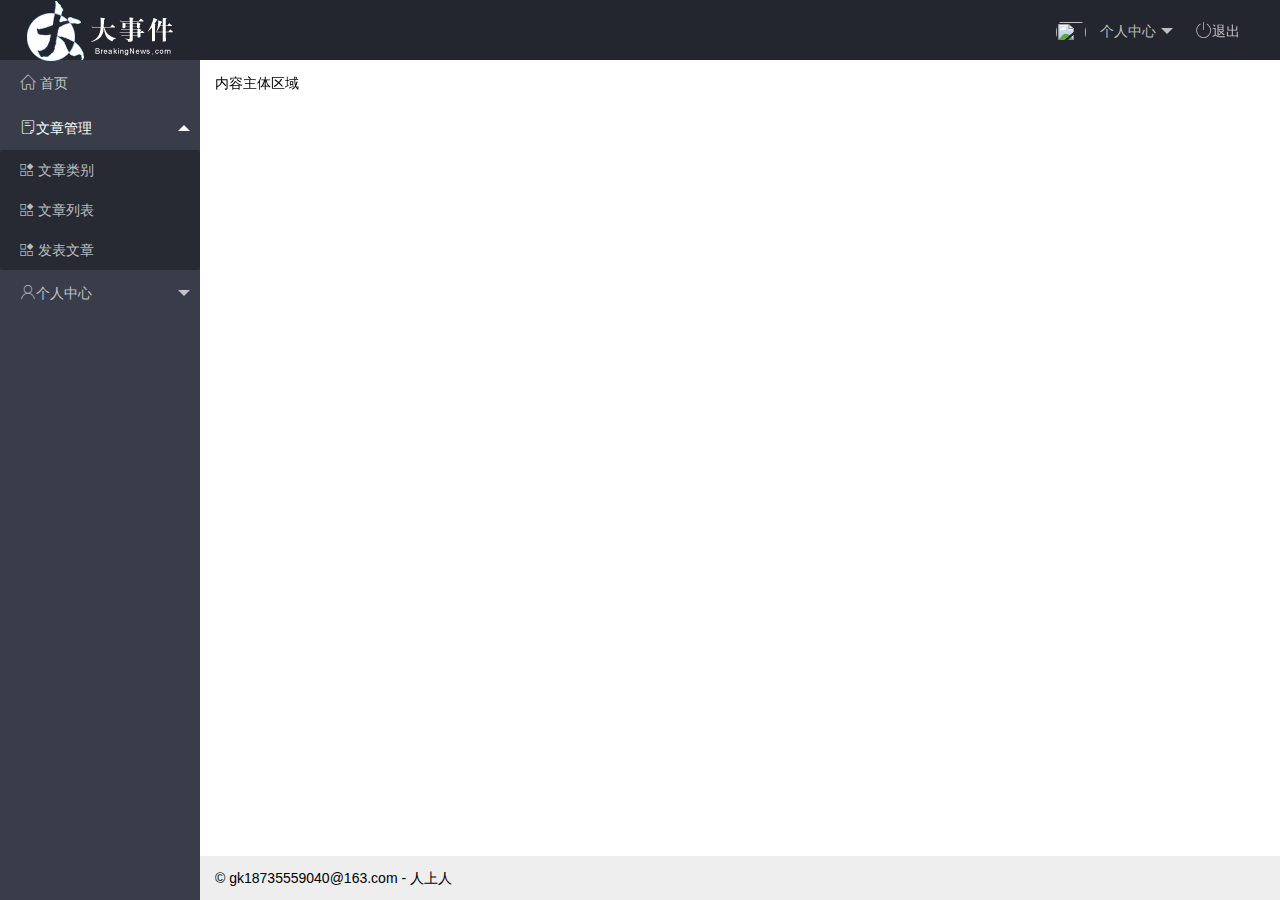
==== index.html @ ce7813ae "新建" ====
<!DOCTYPE html>
<html>

<head>
    <meta charset="utf-8">
    <meta name="viewport" content="width=device-width, initial-scale=1, maximum-scale=1">
    <title>layout 后台大布局 - Layui</title>
    <link rel="stylesheet" href="/assets/lib/layui/css/layui.css">
    <link rel="stylesheet" href="/assets/fonts/iconfont.css">
</head>

<body class="layui-layout-body">
    <div class="layui-layout layui-layout-admin">
        <div class="layui-header">
            <div class="layui-logo">
                <img src="/assets/images/logo.png" alt="">
            </div>
            <!-- 头部区域（可配合layui已有的水平导航） -->
            <ul class="layui-nav layui-layout-right">
                <li class="layui-nav-item">
                    <a href="javascript:;">
                        <img src="http://t.cn/RCzsdCq" class="layui-nav-img">
                        个人中心
                    </a>
                    <dl class="layui-nav-child">
                        <dd><a href="">基本资料</a></dd>
                        <dd><a href="">更换头像</a></dd>
                        <dd><a href="">重置密码</a></dd>
                    </dl>
                </li>

                <li class="layui-nav-item"><a href="">
                        <span class="iconfont">&#xe865;</span>退出</a></li>
            </ul>
        </div>

        <div class="layui-side layui-bg-black">
            <div class="layui-side-scroll">
                <!-- 左侧导航区域（可配合layui已有的垂直导航） -->

                <ul class="layui-nav layui-nav-tree" lay-filter="test">
                    <li class="layui-nav-item">
                        <a href="">
                            <span class="iconfont">&#xe6a9;
                            </span>首页</a>
                    </li>
                    <li class="layui-nav-item layui-nav-itemed">
                        <a class="" href="javascript:;">
                            <span class="iconfont">&#xe615;</span>文章管理</a>
                        <dl class="layui-nav-child">

                            <dd><a href="javascript:;">
                                    <i class="layui-icon layui-icon-app"></i> 文章类别</a></dd>
                            <dd><a href="javascript:;"><i class="layui-icon layui-icon-app"></i> 文章列表</a></dd>
                            <dd><a href="javascript:;"><i class="layui-icon layui-icon-app"></i> 发表文章</a></dd>

                        </dl>
                    </li>
                    <li class="layui-nav-item">
                        <a href="javascript:;">
                            <span class="iconfont">&#xe614;</span>个人中心</a>
                        <dl class="layui-nav-child">
                            <dd><a href="javascript:;"><i class="layui-icon layui-icon-app"></i> 基本资料</a></dd>
                            <dd><a href="javascript:;"><i class="layui-icon layui-icon-app"></i> 更换头像</a></dd>
                            <dd><a href="javascript:;"><i class="layui-icon layui-icon-app"></i> 重置密码</a></dd>
                        </dl>
                    </li>
                </ul>
            </div>
        </div>

        <div class="layui-body">
            <!-- 内容主体区域 -->
            <div style="padding: 15px;">内容主体区域</div>
        </div>

        <div class="layui-footer">
            <!-- 底部固定区域 -->
            © gk18735559040@163.com - 人上人
        </div>
    </div>
    <script src="/assets/lib/layui/layui.all.js"></script>
</body>

</html>
---- assets/lib/layui/css/layui.css ----
/** layui-v2.5.5 MIT License By https://www.layui.com */
 .layui-inline,img{display:inline-block;vertical-align:middle}h1,h2,h3,h4,h5,h6{font-weight:400}.layui-edge,.layui-header,.layui-inline,.layui-main{position:relative}.layui-body,.layui-edge,.layui-elip{overflow:hidden}.layui-btn,.layui-edge,.layui-inline,img{vertical-align:middle}.layui-btn,.layui-disabled,.layui-icon,.layui-unselect{-moz-user-select:none;-webkit-user-select:none;-ms-user-select:none}.layui-elip,.layui-form-checkbox span,.layui-form-pane .layui-form-label{text-overflow:ellipsis;white-space:nowrap}.layui-breadcrumb,.layui-tree-btnGroup{visibility:hidden}blockquote,body,button,dd,div,dl,dt,form,h1,h2,h3,h4,h5,h6,input,li,ol,p,pre,td,textarea,th,ul{margin:0;padding:0;-webkit-tap-highlight-color:rgba(0,0,0,0)}a:active,a:hover{outline:0}img{border:none}li{list-style:none}table{border-collapse:collapse;border-spacing:0}h4,h5,h6{font-size:100%}button,input,optgroup,option,select,textarea{font-family:inherit;font-size:inherit;font-style:inherit;font-weight:inherit;outline:0}pre{white-space:pre-wrap;white-space:-moz-pre-wrap;white-space:-pre-wrap;white-space:-o-pre-wrap;word-wrap:break-word}body{line-height:24px;font:14px Helvetica Neue,Helvetica,PingFang SC,Tahoma,Arial,sans-serif}hr{height:1px;margin:10px 0;border:0;clear:both}a{color:#333;text-decoration:none}a:hover{color:#777}a cite{font-style:normal;*cursor:pointer}.layui-border-box,.layui-border-box *{box-sizing:border-box}.layui-box,.layui-box *{box-sizing:content-box}.layui-clear{clear:both;*zoom:1}.layui-clear:after{content:'\20';clear:both;*zoom:1;display:block;height:0}.layui-inline{*display:inline;*zoom:1}.layui-edge{display:inline-block;width:0;height:0;border-width:6px;border-style:dashed;border-color:transparent}.layui-edge-top{top:-4px;border-bottom-color:#999;border-bottom-style:solid}.layui-edge-right{border-left-color:#999;border-left-style:solid}.layui-edge-bottom{top:2px;border-top-color:#999;border-top-style:solid}.layui-edge-left{border-right-color:#999;border-right-style:solid}.layui-disabled,.layui-disabled:hover{color:#d2d2d2!important;cursor:not-allowed!important}.layui-circle{border-radius:100%}.layui-show{display:block!important}.layui-hide{display:none!important}@font-face{font-family:layui-icon;src:url(../font/iconfont.eot?v=250);src:url(../font/iconfont.eot?v=250#iefix) format('embedded-opentype'),url(../font/iconfont.woff2?v=250) format('woff2'),url(../font/iconfont.woff?v=250) format('woff'),url(../font/iconfont.ttf?v=250) format('truetype'),url(../font/iconfont.svg?v=250#layui-icon) format('svg')}.layui-icon{font-family:layui-icon!important;font-size:16px;font-style:normal;-webkit-font-smoothing:antialiased;-moz-osx-font-smoothing:grayscale}.layui-icon-reply-fill:before{content:"\e611"}.layui-icon-set-fill:before{content:"\e614"}.layui-icon-menu-fill:before{content:"\e60f"}.layui-icon-search:before{content:"\e615"}.layui-icon-share:before{content:"\e641"}.layui-icon-set-sm:before{content:"\e620"}.layui-icon-engine:before{content:"\e628"}.layui-icon-close:before{content:"\1006"}.layui-icon-close-fill:before{content:"\1007"}.layui-icon-chart-screen:before{content:"\e629"}.layui-icon-star:before{content:"\e600"}.layui-icon-circle-dot:before{content:"\e617"}.layui-icon-chat:before{content:"\e606"}.layui-icon-release:before{content:"\e609"}.layui-icon-list:before{content:"\e60a"}.layui-icon-chart:before{content:"\e62c"}.layui-icon-ok-circle:before{content:"\1005"}.layui-icon-layim-theme:before{content:"\e61b"}.layui-icon-table:before{content:"\e62d"}.layui-icon-right:before{content:"\e602"}.layui-icon-left:before{content:"\e603"}.layui-icon-cart-simple:before{content:"\e698"}.layui-icon-face-cry:before{content:"\e69c"}.layui-icon-face-smile:before{content:"\e6af"}.layui-icon-survey:before{content:"\e6b2"}.layui-icon-tree:before{content:"\e62e"}.layui-icon-upload-circle:before{content:"\e62f"}.layui-icon-add-circle:before{content:"\e61f"}.layui-icon-download-circle:before{content:"\e601"}.layui-icon-templeate-1:before{content:"\e630"}.layui-icon-util:before{content:"\e631"}.layui-icon-face-surprised:before{content:"\e664"}.layui-icon-edit:before{content:"\e642"}.layui-icon-speaker:before{content:"\e645"}.layui-icon-down:before{content:"\e61a"}.layui-icon-file:before{content:"\e621"}.layui-icon-layouts:before{content:"\e632"}.layui-icon-rate-half:before{content:"\e6c9"}.layui-icon-add-circle-fine:before{content:"\e608"}.layui-icon-prev-circle:before{content:"\e633"}.layui-icon-read:before{content:"\e705"}.layui-icon-404:before{content:"\e61c"}.layui-icon-carousel:before{content:"\e634"}.layui-icon-help:before{content:"\e607"}.layui-icon-code-circle:before{content:"\e635"}.layui-icon-water:before{content:"\e636"}.layui-icon-username:before{content:"\e66f"}.layui-icon-find-fill:before{content:"\e670"}.layui-icon-about:before{content:"\e60b"}.layui-icon-location:before{content:"\e715"}.layui-icon-up:before{content:"\e619"}.layui-icon-pause:before{content:"\e651"}.layui-icon-date:before{content:"\e637"}.layui-icon-layim-uploadfile:before{content:"\e61d"}.layui-icon-delete:before{content:"\e640"}.layui-icon-play:before{content:"\e652"}.layui-icon-top:before{content:"\e604"}.layui-icon-friends:before{content:"\e612"}.layui-icon-refresh-3:before{content:"\e9aa"}.layui-icon-ok:before{content:"\e605"}.layui-icon-layer:before{content:"\e638"}.layui-icon-face-smile-fine:before{content:"\e60c"}.layui-icon-dollar:before{content:"\e659"}.layui-icon-group:before{content:"\e613"}.layui-icon-layim-download:before{content:"\e61e"}.layui-icon-picture-fine:before{content:"\e60d"}.layui-icon-link:before{content:"\e64c"}.layui-icon-diamond:before{content:"\e735"}.layui-icon-log:before{content:"\e60e"}.layui-icon-rate-solid:before{content:"\e67a"}.layui-icon-fonts-del:before{content:"\e64f"}.layui-icon-unlink:before{content:"\e64d"}.layui-icon-fonts-clear:before{content:"\e639"}.layui-icon-triangle-r:before{content:"\e623"}.layui-icon-circle:before{content:"\e63f"}.layui-icon-radio:before{content:"\e643"}.layui-icon-align-center:before{content:"\e647"}.layui-icon-align-right:before{content:"\e648"}.layui-icon-align-left:before{content:"\e649"}.layui-icon-loading-1:before{content:"\e63e"}.layui-icon-return:before{content:"\e65c"}.layui-icon-fonts-strong:before{content:"\e62b"}.layui-icon-upload:before{content:"\e67c"}.layui-icon-dialogue:before{content:"\e63a"}.layui-icon-video:before{content:"\e6ed"}.layui-icon-headset:before{content:"\e6fc"}.layui-icon-cellphone-fine:before{content:"\e63b"}.layui-icon-add-1:before{content:"\e654"}.layui-icon-face-smile-b:before{content:"\e650"}.layui-icon-fonts-html:before{content:"\e64b"}.layui-icon-form:before{content:"\e63c"}.layui-icon-cart:before{content:"\e657"}.layui-icon-camera-fill:before{content:"\e65d"}.layui-icon-tabs:before{content:"\e62a"}.layui-icon-fonts-code:before{content:"\e64e"}.layui-icon-fire:before{content:"\e756"}.layui-icon-set:before{content:"\e716"}.layui-icon-fonts-u:before{content:"\e646"}.layui-icon-triangle-d:before{content:"\e625"}.layui-icon-tips:before{content:"\e702"}.layui-icon-picture:before{content:"\e64a"}.layui-icon-more-vertical:before{content:"\e671"}.layui-icon-flag:before{content:"\e66c"}.layui-icon-loading:before{content:"\e63d"}.layui-icon-fonts-i:before{content:"\e644"}.layui-icon-refresh-1:before{content:"\e666"}.layui-icon-rmb:before{content:"\e65e"}.layui-icon-home:before{content:"\e68e"}.layui-icon-user:before{content:"\e770"}.layui-icon-notice:before{content:"\e667"}.layui-icon-login-weibo:before{content:"\e675"}.layui-icon-voice:before{content:"\e688"}.layui-icon-upload-drag:before{content:"\e681"}.layui-icon-login-qq:before{content:"\e676"}.layui-icon-snowflake:before{content:"\e6b1"}.layui-icon-file-b:before{content:"\e655"}.layui-icon-template:before{content:"\e663"}.layui-icon-auz:before{content:"\e672"}.layui-icon-console:before{content:"\e665"}.layui-icon-app:before{content:"\e653"}.layui-icon-prev:before{content:"\e65a"}.layui-icon-website:before{content:"\e7ae"}.layui-icon-next:before{content:"\e65b"}.layui-icon-component:before{content:"\e857"}.layui-icon-more:before{content:"\e65f"}.layui-icon-login-wechat:before{content:"\e677"}.layui-icon-shrink-right:before{content:"\e668"}.layui-icon-spread-left:before{content:"\e66b"}.layui-icon-camera:before{content:"\e660"}.layui-icon-note:before{content:"\e66e"}.layui-icon-refresh:before{content:"\e669"}.layui-icon-female:before{content:"\e661"}.layui-icon-male:before{content:"\e662"}.layui-icon-password:before{content:"\e673"}.layui-icon-senior:before{content:"\e674"}.layui-icon-theme:before{content:"\e66a"}.layui-icon-tread:before{content:"\e6c5"}.layui-icon-praise:before{content:"\e6c6"}.layui-icon-star-fill:before{content:"\e658"}.layui-icon-rate:before{content:"\e67b"}.layui-icon-template-1:before{content:"\e656"}.layui-icon-vercode:before{content:"\e679"}.layui-icon-cellphone:before{content:"\e678"}.layui-icon-screen-full:before{content:"\e622"}.layui-icon-screen-restore:before{content:"\e758"}.layui-icon-cols:before{content:"\e610"}.layui-icon-export:before{content:"\e67d"}.layui-icon-print:before{content:"\e66d"}.layui-icon-slider:before{content:"\e714"}.layui-icon-addition:before{content:"\e624"}.layui-icon-subtraction:before{content:"\e67e"}.layui-icon-service:before{content:"\e626"}.layui-icon-transfer:before{content:"\e691"}.layui-main{width:1140px;margin:0 auto}.layui-header{z-index:1000;height:60px}.layui-header a:hover{transition:all .5s;-webkit-transition:all .5s}.layui-side{position:fixed;left:0;top:0;bottom:0;z-index:999;width:200px;overflow-x:hidden}.layui-side-scroll{position:relative;width:220px;height:100%;overflow-x:hidden}.layui-body{position:absolute;left:200px;right:0;top:0;bottom:0;z-index:998;width:auto;overflow-y:auto;box-sizing:border-box}.layui-layout-body{overflow:hidden}.layui-layout-admin .layui-header{background-color:#23262E}.layui-layout-admin .layui-side{top:60px;width:200px;overflow-x:hidden}.layui-layout-admin .layui-body{position:fixed;top:60px;bottom:44px}.layui-layout-admin .layui-main{width:auto;margin:0 15px}.layui-layout-admin .layui-footer{position:fixed;left:200px;right:0;bottom:0;height:44px;line-height:44px;padding:0 15px;background-color:#eee}.layui-layout-admin .layui-logo{position:absolute;left:0;top:0;width:200px;height:100%;line-height:60px;text-align:center;color:#009688;font-size:16px}.layui-layout-admin .layui-header .layui-nav{background:0 0}.layui-layout-left{position:absolute!important;left:200px;top:0}.layui-layout-right{position:absolute!important;right:0;top:0}.layui-container{position:relative;margin:0 auto;padding:0 15px;box-sizing:border-box}.layui-fluid{position:relative;margin:0 auto;padding:0 15px}.layui-row:after,.layui-row:before{content:'';display:block;clear:both}.layui-col-lg1,.layui-col-lg10,.layui-col-lg11,.layui-col-lg12,.layui-col-lg2,.layui-col-lg3,.layui-col-lg4,.layui-col-lg5,.layui-col-lg6,.layui-col-lg7,.layui-col-lg8,.layui-col-lg9,.layui-col-md1,.layui-col-md10,.layui-col-md11,.layui-col-md12,.layui-col-md2,.layui-col-md3,.layui-col-md4,.layui-col-md5,.layui-col-md6,.layui-col-md7,.layui-col-md8,.layui-col-md9,.layui-col-sm1,.layui-col-sm10,.layui-col-sm11,.layui-col-sm12,.layui-col-sm2,.layui-col-sm3,.layui-col-sm4,.layui-col-sm5,.layui-col-sm6,.layui-col-sm7,.layui-col-sm8,.layui-col-sm9,.layui-col-xs1,.layui-col-xs10,.layui-col-xs11,.layui-col-xs12,.layui-col-xs2,.layui-col-xs3,.layui-col-xs4,.layui-col-xs5,.layui-col-xs6,.layui-col-xs7,.layui-col-xs8,.layui-col-xs9{position:relative;display:block;box-sizing:border-box}.layui-col-xs1,.layui-col-xs10,.layui-col-xs11,.layui-col-xs12,.layui-col-xs2,.layui-col-xs3,.layui-col-xs4,.layui-col-xs5,.layui-col-xs6,.layui-col-xs7,.layui-col-xs8,.layui-col-xs9{float:left}.layui-col-xs1{width:8.33333333%}.layui-col-xs2{width:16.66666667%}.layui-col-xs3{width:25%}.layui-col-xs4{width:33.33333333%}.layui-col-xs5{width:41.66666667%}.layui-col-xs6{width:50%}.layui-col-xs7{width:58.33333333%}.layui-col-xs8{width:66.66666667%}.layui-col-xs9{width:75%}.layui-col-xs10{width:83.33333333%}.layui-col-xs11{width:91.66666667%}.layui-col-xs12{width:100%}.layui-col-xs-offset1{margin-left:8.33333333%}.layui-col-xs-offset2{margin-left:16.66666667%}.layui-col-xs-offset3{margin-left:25%}.layui-col-xs-offset4{margin-left:33.33333333%}.layui-col-xs-offset5{margin-left:41.66666667%}.layui-col-xs-offset6{margin-left:50%}.layui-col-xs-offset7{margin-left:58.33333333%}.layui-col-xs-offset8{margin-left:66.66666667%}.layui-col-xs-offset9{margin-left:75%}.layui-col-xs-offset10{margin-left:83.33333333%}.layui-col-xs-offset11{margin-left:91.66666667%}.layui-col-xs-offset12{margin-left:100%}@media screen and (max-width:768px){.layui-hide-xs{display:none!important}.layui-show-xs-block{display:block!important}.layui-show-xs-inline{display:inline!important}.layui-show-xs-inline-block{display:inline-block!important}}@media screen and (min-width:768px){.layui-container{width:750px}.layui-hide-sm{display:none!important}.layui-show-sm-block{display:block!important}.layui-show-sm-inline{display:inline!important}.layui-show-sm-inline-block{display:inline-block!important}.layui-col-sm1,.layui-col-sm10,.layui-col-sm11,.layui-col-sm12,.layui-col-sm2,.layui-col-sm3,.layui-col-sm4,.layui-col-sm5,.layui-col-sm6,.layui-col-sm7,.layui-col-sm8,.layui-col-sm9{float:left}.layui-col-sm1{width:8.33333333%}.layui-col-sm2{width:16.66666667%}.layui-col-sm3{width:25%}.layui-col-sm4{width:33.33333333%}.layui-col-sm5{width:41.66666667%}.layui-col-sm6{width:50%}.layui-col-sm7{width:58.33333333%}.layui-col-sm8{width:66.66666667%}.layui-col-sm9{width:75%}.layui-col-sm10{width:83.33333333%}.layui-col-sm11{width:91.66666667%}.layui-col-sm12{width:100%}.layui-col-sm-offset1{margin-left:8.33333333%}.layui-col-sm-offset2{margin-left:16.66666667%}.layui-col-sm-offset3{margin-left:25%}.layui-col-sm-offset4{margin-left:33.33333333%}.layui-col-sm-offset5{margin-left:41.66666667%}.layui-col-sm-offset6{margin-left:50%}.layui-col-sm-offset7{margin-left:58.33333333%}.layui-col-sm-offset8{margin-left:66.66666667%}.layui-col-sm-offset9{margin-left:75%}.layui-col-sm-offset10{margin-left:83.33333333%}.layui-col-sm-offset11{margin-left:91.66666667%}.layui-col-sm-offset12{margin-left:100%}}@media screen and (min-width:992px){.layui-container{width:970px}.layui-hide-md{display:none!important}.layui-show-md-block{display:block!important}.layui-show-md-inline{display:inline!important}.layui-show-md-inline-block{display:inline-block!important}.layui-col-md1,.layui-col-md10,.layui-col-md11,.layui-col-md12,.layui-col-md2,.layui-col-md3,.layui-col-md4,.layui-col-md5,.layui-col-md6,.layui-col-md7,.layui-col-md8,.layui-col-md9{float:left}.layui-col-md1{width:8.33333333%}.layui-col-md2{width:16.66666667%}.layui-col-md3{width:25%}.layui-col-md4{width:33.33333333%}.layui-col-md5{width:41.66666667%}.layui-col-md6{width:50%}.layui-col-md7{width:58.33333333%}.layui-col-md8{width:66.66666667%}.layui-col-md9{width:75%}.layui-col-md10{width:83.33333333%}.layui-col-md11{width:91.66666667%}.layui-col-md12{width:100%}.layui-col-md-offset1{margin-left:8.33333333%}.layui-col-md-offset2{margin-left:16.66666667%}.layui-col-md-offset3{margin-left:25%}.layui-col-md-offset4{margin-left:33.33333333%}.layui-col-md-offset5{margin-left:41.66666667%}.layui-col-md-offset6{margin-left:50%}.layui-col-md-offset7{margin-left:58.33333333%}.layui-col-md-offset8{margin-left:66.66666667%}.layui-col-md-offset9{margin-left:75%}.layui-col-md-offset10{margin-left:83.33333333%}.layui-col-md-offset11{margin-left:91.66666667%}.layui-col-md-offset12{margin-left:100%}}@media screen and (min-width:1200px){.layui-container{width:1170px}.layui-hide-lg{display:none!important}.layui-show-lg-block{display:block!important}.layui-show-lg-inline{display:inline!important}.layui-show-lg-inline-block{display:inline-block!important}.layui-col-lg1,.layui-col-lg10,.layui-col-lg11,.layui-col-lg12,.layui-col-lg2,.layui-col-lg3,.layui-col-lg4,.layui-col-lg5,.layui-col-lg6,.layui-col-lg7,.layui-col-lg8,.layui-col-lg9{float:left}.layui-col-lg1{width:8.33333333%}.layui-col-lg2{width:16.66666667%}.layui-col-lg3{width:25%}.layui-col-lg4{width:33.33333333%}.layui-col-lg5{width:41.66666667%}.layui-col-lg6{width:50%}.layui-col-lg7{width:58.33333333%}.layui-col-lg8{width:66.66666667%}.layui-col-lg9{width:75%}.layui-col-lg10{width:83.33333333%}.layui-col-lg11{width:91.66666667%}.layui-col-lg12{width:100%}.layui-col-lg-offset1{margin-left:8.33333333%}.layui-col-lg-offset2{margin-left:16.66666667%}.layui-col-lg-offset3{margin-left:25%}.layui-col-lg-offset4{margin-left:33.33333333%}.layui-col-lg-offset5{margin-left:41.66666667%}.layui-col-lg-offset6{margin-left:50%}.layui-col-lg-offset7{margin-left:58.33333333%}.layui-col-lg-offset8{margin-left:66.66666667%}.layui-col-lg-offset9{margin-left:75%}.layui-col-lg-offset10{margin-left:83.33333333%}.layui-col-lg-offset11{margin-left:91.66666667%}.layui-col-lg-offset12{margin-left:100%}}.layui-col-space1{margin:-.5px}.layui-col-space1>*{padding:.5px}.layui-col-space3{margin:-1.5px}.layui-col-space3>*{padding:1.5px}.layui-col-space5{margin:-2.5px}.layui-col-space5>*{padding:2.5px}.layui-col-space8{margin:-3.5px}.layui-col-space8>*{padding:3.5px}.layui-col-space10{margin:-5px}.layui-col-space10>*{padding:5px}.layui-col-space12{margin:-6px}.layui-col-space12>*{padding:6px}.layui-col-space15{margin:-7.5px}.layui-col-space15>*{padding:7.5px}.layui-col-space18{margin:-9px}.layui-col-space18>*{padding:9px}.layui-col-space20{margin:-10px}.layui-col-space20>*{padding:10px}.layui-col-space22{margin:-11px}.layui-col-space22>*{padding:11px}.layui-col-space25{margin:-12.5px}.layui-col-space25>*{padding:12.5px}.layui-col-space30{margin:-15px}.layui-col-space30>*{padding:15px}.layui-btn,.layui-input,.layui-select,.layui-textarea,.layui-upload-button{outline:0;-webkit-appearance:none;transition:all .3s;-webkit-transition:all .3s;box-sizing:border-box}.layui-elem-quote{margin-bottom:10px;padding:15px;line-height:22px;border-left:5px solid #009688;border-radius:0 2px 2px 0;background-color:#f2f2f2}.layui-quote-nm{border-style:solid;border-width:1px 1px 1px 5px;background:0 0}.layui-elem-field{margin-bottom:10px;padding:0;border-width:1px;border-style:solid}.layui-elem-field legend{margin-left:20px;padding:0 10px;font-size:20px;font-weight:300}.layui-field-title{margin:10px 0 20px;border-width:1px 0 0}.layui-field-box{padding:10px 15px}.layui-field-title .layui-field-box{padding:10px 0}.layui-progress{position:relative;height:6px;border-radius:20px;background-color:#e2e2e2}.layui-progress-bar{position:absolute;left:0;top:0;width:0;max-width:100%;height:6px;border-radius:20px;text-align:right;background-color:#5FB878;transition:all .3s;-webkit-transition:all .3s}.layui-progress-big,.layui-progress-big .layui-progress-bar{height:18px;line-height:18px}.layui-progress-text{position:relative;top:-20px;line-height:18px;font-size:12px;color:#666}.layui-progress-big .layui-progress-text{position:static;padding:0 10px;color:#fff}.layui-collapse{border-width:1px;border-style:solid;border-radius:2px}.layui-colla-content,.layui-colla-item{border-top-width:1px;border-top-style:solid}.layui-colla-item:first-child{border-top:none}.layui-colla-title{position:relative;height:42px;line-height:42px;padding:0 15px 0 35px;color:#333;background-color:#f2f2f2;cursor:pointer;font-size:14px;overflow:hidden}.layui-colla-content{display:none;padding:10px 15px;line-height:22px;color:#666}.layui-colla-icon{position:absolute;left:15px;top:0;font-size:14px}.layui-card{margin-bottom:15px;border-radius:2px;background-color:#fff;box-shadow:0 1px 2px 0 rgba(0,0,0,.05)}.layui-card:last-child{margin-bottom:0}.layui-card-header{position:relative;height:42px;line-height:42px;padding:0 15px;border-bottom:1px solid #f6f6f6;color:#333;border-radius:2px 2px 0 0;font-size:14px}.layui-bg-black,.layui-bg-blue,.layui-bg-cyan,.layui-bg-green,.layui-bg-orange,.layui-bg-red{color:#fff!important}.layui-card-body{position:relative;padding:10px 15px;line-height:24px}.layui-card-body[pad15]{padding:15px}.layui-card-body[pad20]{padding:20px}.layui-card-body .layui-table{margin:5px 0}.layui-card .layui-tab{margin:0}.layui-panel-window{position:relative;padding:15px;border-radius:0;border-top:5px solid #E6E6E6;background-color:#fff}.layui-auxiliar-moving{position:fixed;left:0;right:0;top:0;bottom:0;width:100%;height:100%;background:0 0;z-index:9999999999}.layui-form-label,.layui-form-mid,.layui-form-select,.layui-input-block,.layui-input-inline,.layui-textarea{position:relative}.layui-bg-red{background-color:#FF5722!important}.layui-bg-orange{background-color:#FFB800!important}.layui-bg-green{background-color:#009688!important}.layui-bg-cyan{background-color:#2F4056!important}.layui-bg-blue{background-color:#1E9FFF!important}.layui-bg-black{background-color:#393D49!important}.layui-bg-gray{background-color:#eee!important;color:#666!important}.layui-badge-rim,.layui-colla-content,.layui-colla-item,.layui-collapse,.layui-elem-field,.layui-form-pane .layui-form-item[pane],.layui-form-pane .layui-form-label,.layui-input,.layui-layedit,.layui-layedit-tool,.layui-quote-nm,.layui-select,.layui-tab-bar,.layui-tab-card,.layui-tab-title,.layui-tab-title .layui-this:after,.layui-textarea{border-color:#e6e6e6}.layui-timeline-item:before,hr{background-color:#e6e6e6}.layui-text{line-height:22px;font-size:14px;color:#666}.layui-text h1,.layui-text h2,.layui-text h3{font-weight:500;color:#333}.layui-text h1{font-size:30px}.layui-text h2{font-size:24px}.layui-text h3{font-size:18px}.layui-text a:not(.layui-btn){color:#01AAED}.layui-text a:not(.layui-btn):hover{text-decoration:underline}.layui-text ul{padding:5px 0 5px 15px}.layui-text ul li{margin-top:5px;list-style-type:disc}.layui-text em,.layui-word-aux{color:#999!important;padding:0 5px!important}.layui-btn{display:inline-block;height:38px;line-height:38px;padding:0 18px;background-color:#009688;color:#fff;white-space:nowrap;text-align:center;font-size:14px;border:none;border-radius:2px;cursor:pointer}.layui-btn:hover{opacity:.8;filter:alpha(opacity=80);color:#fff}.layui-btn:active{opacity:1;filter:alpha(opacity=100)}.layui-btn+.layui-btn{margin-left:10px}.layui-btn-container{font-size:0}.layui-btn-container .layui-btn{margin-right:10px;margin-bottom:10px}.layui-btn-container .layui-btn+.layui-btn{margin-left:0}.layui-table .layui-btn-container .layui-btn{margin-bottom:9px}.layui-btn-radius{border-radius:100px}.layui-btn .layui-icon{margin-right:3px;font-size:18px;vertical-align:bottom;vertical-align:middle\9}.layui-btn-primary{border:1px solid #C9C9C9;background-color:#fff;color:#555}.layui-btn-primary:hover{border-color:#009688;color:#333}.layui-btn-normal{background-color:#1E9FFF}.layui-btn-warm{background-color:#FFB800}.layui-btn-danger{background-color:#FF5722}.layui-btn-checked{background-color:#5FB878}.layui-btn-disabled,.layui-btn-disabled:active,.layui-btn-disabled:hover{border:1px solid #e6e6e6;background-color:#FBFBFB;color:#C9C9C9;cursor:not-allowed;opacity:1}.layui-btn-lg{height:44px;line-height:44px;padding:0 25px;font-size:16px}.layui-btn-sm{height:30px;line-height:30px;padding:0 10px;font-size:12px}.layui-btn-sm i{font-size:16px!important}.layui-btn-xs{height:22px;line-height:22px;padding:0 5px;font-size:12px}.layui-btn-xs i{font-size:14px!important}.layui-btn-group{display:inline-block;vertical-align:middle;font-size:0}.layui-btn-group .layui-btn{margin-left:0!important;margin-right:0!important;border-left:1px solid rgba(255,255,255,.5);border-radius:0}.layui-btn-group .layui-btn-primary{border-left:none}.layui-btn-group .layui-btn-primary:hover{border-color:#C9C9C9;color:#009688}.layui-btn-group .layui-btn:first-child{border-left:none;border-radius:2px 0 0 2px}.layui-btn-group .layui-btn-primary:first-child{border-left:1px solid #c9c9c9}.layui-btn-group .layui-btn:last-child{border-radius:0 2px 2px 0}.layui-btn-group .layui-btn+.layui-btn{margin-left:0}.layui-btn-group+.layui-btn-group{margin-left:10px}.layui-btn-fluid{width:100%}.layui-input,.layui-select,.layui-textarea{height:38px;line-height:1.3;line-height:38px\9;border-width:1px;border-style:solid;background-color:#fff;border-radius:2px}.layui-input::-webkit-input-placeholder,.layui-select::-webkit-input-placeholder,.layui-textarea::-webkit-input-placeholder{line-height:1.3}.layui-input,.layui-textarea{display:block;width:100%;padding-left:10px}.layui-input:hover,.layui-textarea:hover{border-color:#D2D2D2!important}.layui-input:focus,.layui-textarea:focus{border-color:#C9C9C9!important}.layui-textarea{min-height:100px;height:auto;line-height:20px;padding:6px 10px;resize:vertical}.layui-select{padding:0 10px}.layui-form input[type=checkbox],.layui-form input[type=radio],.layui-form select{display:none}.layui-form [lay-ignore]{display:initial}.layui-form-item{margin-bottom:15px;clear:both;*zoom:1}.layui-form-item:after{content:'\20';clear:both;*zoom:1;display:block;height:0}.layui-form-label{float:left;display:block;padding:9px 15px;width:80px;font-weight:400;line-height:20px;text-align:right}.layui-form-label-col{display:block;float:none;padding:9px 0;line-height:20px;text-align:left}.layui-form-item .layui-inline{margin-bottom:5px;margin-right:10px}.layui-input-block{margin-left:110px;min-height:36px}.layui-input-inline{display:inline-block;vertical-align:middle}.layui-form-item .layui-input-inline{float:left;width:190px;margin-right:10px}.layui-form-text .layui-input-inline{width:auto}.layui-form-mid{float:left;display:block;padding:9px 0!important;line-height:20px;margin-right:10px}.layui-form-danger+.layui-form-select .layui-input,.layui-form-danger:focus{border-color:#FF5722!important}.layui-form-select .layui-input{padding-right:30px;cursor:pointer}.layui-form-select .layui-edge{position:absolute;right:10px;top:50%;margin-top:-3px;cursor:pointer;border-width:6px;border-top-color:#c2c2c2;border-top-style:solid;transition:all .3s;-webkit-transition:all .3s}.layui-form-select dl{display:none;position:absolute;left:0;top:42px;padding:5px 0;z-index:899;min-width:100%;border:1px solid #d2d2d2;max-height:300px;overflow-y:auto;background-color:#fff;border-radius:2px;box-shadow:0 2px 4px rgba(0,0,0,.12);box-sizing:border-box}.layui-form-select dl dd,.layui-form-select dl dt{padding:0 10px;line-height:36px;white-space:nowrap;overflow:hidden;text-overflow:ellipsis}.layui-form-select dl dt{font-size:12px;color:#999}.layui-form-select dl dd{cursor:pointer}.layui-form-select dl dd:hover{background-color:#f2f2f2;-webkit-transition:.5s all;transition:.5s all}.layui-form-select .layui-select-group dd{padding-left:20px}.layui-form-select dl dd.layui-select-tips{padding-left:10px!important;color:#999}.layui-form-select dl dd.layui-this{background-color:#5FB878;color:#fff}.layui-form-checkbox,.layui-form-select dl dd.layui-disabled{background-color:#fff}.layui-form-selected dl{display:block}.layui-form-checkbox,.layui-form-checkbox *,.layui-form-switch{display:inline-block;vertical-align:middle}.layui-form-selected .layui-edge{margin-top:-9px;-webkit-transform:rotate(180deg);transform:rotate(180deg);margin-top:-3px\9}:root .layui-form-selected .layui-edge{margin-top:-9px\0/IE9}.layui-form-selectup dl{top:auto;bottom:42px}.layui-select-none{margin:5px 0;text-align:center;color:#999}.layui-select-disabled .layui-disabled{border-color:#eee!important}.layui-select-disabled .layui-edge{border-top-color:#d2d2d2}.layui-form-checkbox{position:relative;height:30px;line-height:30px;margin-right:10px;padding-right:30px;cursor:pointer;font-size:0;-webkit-transition:.1s linear;transition:.1s linear;box-sizing:border-box}.layui-form-checkbox span{padding:0 10px;height:100%;font-size:14px;border-radius:2px 0 0 2px;background-color:#d2d2d2;color:#fff;overflow:hidden}.layui-form-checkbox:hover span{background-color:#c2c2c2}.layui-form-checkbox i{position:absolute;right:0;top:0;width:30px;height:28px;border:1px solid #d2d2d2;border-left:none;border-radius:0 2px 2px 0;color:#fff;font-size:20px;text-align:center}.layui-form-checkbox:hover i{border-color:#c2c2c2;color:#c2c2c2}.layui-form-checked,.layui-form-checked:hover{border-color:#5FB878}.layui-form-checked span,.layui-form-checked:hover span{background-color:#5FB878}.layui-form-checked i,.layui-form-checked:hover i{color:#5FB878}.layui-form-item .layui-form-checkbox{margin-top:4px}.layui-form-checkbox[lay-skin=primary]{height:auto!important;line-height:normal!important;min-width:18px;min-height:18px;border:none!important;margin-right:0;padding-left:28px;padding-right:0;background:0 0}.layui-form-checkbox[lay-skin=primary] span{padding-left:0;padding-right:15px;line-height:18px;background:0 0;color:#666}.layui-form-checkbox[lay-skin=primary] i{right:auto;left:0;width:16px;height:16px;line-height:16px;border:1px solid #d2d2d2;font-size:12px;border-radius:2px;background-color:#fff;-webkit-transition:.1s linear;transition:.1s linear}.layui-form-checkbox[lay-skin=primary]:hover i{border-color:#5FB878;color:#fff}.layui-form-checked[lay-skin=primary] i{border-color:#5FB878!important;background-color:#5FB878;color:#fff}.layui-checkbox-disbaled[lay-skin=primary] span{background:0 0!important;color:#c2c2c2}.layui-checkbox-disbaled[lay-skin=primary]:hover i{border-color:#d2d2d2}.layui-form-item .layui-form-checkbox[lay-skin=primary]{margin-top:10px}.layui-form-switch{position:relative;height:22px;line-height:22px;min-width:35px;padding:0 5px;margin-top:8px;border:1px solid #d2d2d2;border-radius:20px;cursor:pointer;background-color:#fff;-webkit-transition:.1s linear;transition:.1s linear}.layui-form-switch i{position:absolute;left:5px;top:3px;width:16px;height:16px;border-radius:20px;background-color:#d2d2d2;-webkit-transition:.1s linear;transition:.1s linear}.layui-form-switch em{position:relative;top:0;width:25px;margin-left:21px;padding:0!important;text-align:center!important;color:#999!important;font-style:normal!important;font-size:12px}.layui-form-onswitch{border-color:#5FB878;background-color:#5FB878}.layui-checkbox-disbaled,.layui-checkbox-disbaled i{border-color:#e2e2e2!important}.layui-form-onswitch i{left:100%;margin-left:-21px;background-color:#fff}.layui-form-onswitch em{margin-left:5px;margin-right:21px;color:#fff!important}.layui-checkbox-disbaled span{background-color:#e2e2e2!important}.layui-checkbox-disbaled:hover i{color:#fff!important}[lay-radio]{display:none}.layui-form-radio,.layui-form-radio *{display:inline-block;vertical-align:middle}.layui-form-radio{line-height:28px;margin:6px 10px 0 0;padding-right:10px;cursor:pointer;font-size:0}.layui-form-radio *{font-size:14px}.layui-form-radio>i{margin-right:8px;font-size:22px;color:#c2c2c2}.layui-form-radio>i:hover,.layui-form-radioed>i{color:#5FB878}.layui-radio-disbaled>i{color:#e2e2e2!important}.layui-form-pane .layui-form-label{width:110px;padding:8px 15px;height:38px;line-height:20px;border-width:1px;border-style:solid;border-radius:2px 0 0 2px;text-align:center;background-color:#FBFBFB;overflow:hidden;box-sizing:border-box}.layui-form-pane .layui-input-inline{margin-left:-1px}.layui-form-pane .layui-input-block{margin-left:110px;left:-1px}.layui-form-pane .layui-input{border-radius:0 2px 2px 0}.layui-form-pane .layui-form-text .layui-form-label{float:none;width:100%;border-radius:2px;box-sizing:border-box;text-align:left}.layui-form-pane .layui-form-text .layui-input-inline{display:block;margin:0;top:-1px;clear:both}.layui-form-pane .layui-form-text .layui-input-block{margin:0;left:0;top:-1px}.layui-form-pane .layui-form-text .layui-textarea{min-height:100px;border-radius:0 0 2px 2px}.layui-form-pane .layui-form-checkbox{margin:4px 0 4px 10px}.layui-form-pane .layui-form-radio,.layui-form-pane .layui-form-switch{margin-top:6px;margin-left:10px}.layui-form-pane .layui-form-item[pane]{position:relative;border-width:1px;border-style:solid}.layui-form-pane .layui-form-item[pane] .layui-form-label{position:absolute;left:0;top:0;height:100%;border-width:0 1px 0 0}.layui-form-pane .layui-form-item[pane] .layui-input-inline{margin-left:110px}@media screen and (max-width:450px){.layui-form-item .layui-form-label{text-overflow:ellipsis;overflow:hidden;white-space:nowrap}.layui-form-item .layui-inline{display:block;margin-right:0;margin-bottom:20px;clear:both}.layui-form-item .layui-inline:after{content:'\20';clear:both;display:block;height:0}.layui-form-item .layui-input-inline{display:block;float:none;left:-3px;width:auto;margin:0 0 10px 112px}.layui-form-item .layui-input-inline+.layui-form-mid{margin-left:110px;top:-5px;padding:0}.layui-form-item .layui-form-checkbox{margin-right:5px;margin-bottom:5px}}.layui-layedit{border-width:1px;border-style:solid;border-radius:2px}.layui-layedit-tool{padding:3px 5px;border-bottom-width:1px;border-bottom-style:solid;font-size:0}.layedit-tool-fixed{position:fixed;top:0;border-top:1px solid #e2e2e2}.layui-layedit-tool .layedit-tool-mid,.layui-layedit-tool .layui-icon{display:inline-block;vertical-align:middle;text-align:center;font-size:14px}.layui-layedit-tool .layui-icon{position:relative;width:32px;height:30px;line-height:30px;margin:3px 5px;color:#777;cursor:pointer;border-radius:2px}.layui-layedit-tool .layui-icon:hover{color:#393D49}.layui-layedit-tool .layui-icon:active{color:#000}.layui-layedit-tool .layedit-tool-active{background-color:#e2e2e2;color:#000}.layui-layedit-tool .layui-disabled,.layui-layedit-tool .layui-disabled:hover{color:#d2d2d2;cursor:not-allowed}.layui-layedit-tool .layedit-tool-mid{width:1px;height:18px;margin:0 10px;background-color:#d2d2d2}.layedit-tool-html{width:50px!important;font-size:30px!important}.layedit-tool-b,.layedit-tool-code,.layedit-tool-help{font-size:16px!important}.layedit-tool-d,.layedit-tool-face,.layedit-tool-image,.layedit-tool-unlink{font-size:18px!important}.layedit-tool-image input{position:absolute;font-size:0;left:0;top:0;width:100%;height:100%;opacity:.01;filter:Alpha(opacity=1);cursor:pointer}.layui-layedit-iframe iframe{display:block;width:100%}#LAY_layedit_code{overflow:hidden}.layui-laypage{display:inline-block;*display:inline;*zoom:1;vertical-align:middle;margin:10px 0;font-size:0}.layui-laypage>a:first-child,.layui-laypage>a:first-child em{border-radius:2px 0 0 2px}.layui-laypage>a:last-child,.layui-laypage>a:last-child em{border-radius:0 2px 2px 0}.layui-laypage>:first-child{margin-left:0!important}.layui-laypage>:last-child{margin-right:0!important}.layui-laypage a,.layui-laypage button,.layui-laypage input,.layui-laypage select,.layui-laypage span{border:1px solid #e2e2e2}.layui-laypage a,.layui-laypage span{display:inline-block;*display:inline;*zoom:1;vertical-align:middle;padding:0 15px;height:28px;line-height:28px;margin:0 -1px 5px 0;background-color:#fff;color:#333;font-size:12px}.layui-flow-more a *,.layui-laypage input,.layui-table-view select[lay-ignore]{display:inline-block}.layui-laypage a:hover{color:#009688}.layui-laypage em{font-style:normal}.layui-laypage .layui-laypage-spr{color:#999;font-weight:700}.layui-laypage a{text-decoration:none}.layui-laypage .layui-laypage-curr{position:relative}.layui-laypage .layui-laypage-curr em{position:relative;color:#fff}.layui-laypage .layui-laypage-curr .layui-laypage-em{position:absolute;left:-1px;top:-1px;padding:1px;width:100%;height:100%;background-color:#009688}.layui-laypage-em{border-radius:2px}.layui-laypage-next em,.layui-laypage-prev em{font-family:Sim sun;font-size:16px}.layui-laypage .layui-laypage-count,.layui-laypage .layui-laypage-limits,.layui-laypage .layui-laypage-refresh,.layui-laypage .layui-laypage-skip{margin-left:10px;margin-right:10px;padding:0;border:none}.layui-laypage .layui-laypage-limits,.layui-laypage .layui-laypage-refresh{vertical-align:top}.layui-laypage .layui-laypage-refresh i{font-size:18px;cursor:pointer}.layui-laypage select{height:22px;padding:3px;border-radius:2px;cursor:pointer}.layui-laypage .layui-laypage-skip{height:30px;line-height:30px;color:#999}.layui-laypage button,.layui-laypage input{height:30px;line-height:30px;border-radius:2px;vertical-align:top;background-color:#fff;box-sizing:border-box}.layui-laypage input{width:40px;margin:0 10px;padding:0 3px;text-align:center}.layui-laypage input:focus,.layui-laypage select:focus{border-color:#009688!important}.layui-laypage button{margin-left:10px;padding:0 10px;cursor:pointer}.layui-table,.layui-table-view{margin:10px 0}.layui-flow-more{margin:10px 0;text-align:center;color:#999;font-size:14px}.layui-flow-more a{height:32px;line-height:32px}.layui-flow-more a *{vertical-align:top}.layui-flow-more a cite{padding:0 20px;border-radius:3px;background-color:#eee;color:#333;font-style:normal}.layui-flow-more a cite:hover{opacity:.8}.layui-flow-more a i{font-size:30px;color:#737383}.layui-table{width:100%;background-color:#fff;color:#666}.layui-table tr{transition:all .3s;-webkit-transition:all .3s}.layui-table th{text-align:left;font-weight:400}.layui-table tbody tr:hover,.layui-table thead tr,.layui-table-click,.layui-table-header,.layui-table-hover,.layui-table-mend,.layui-table-patch,.layui-table-tool,.layui-table-total,.layui-table-total tr,.layui-table[lay-even] tr:nth-child(even){background-color:#f2f2f2}.layui-table td,.layui-table th,.layui-table-col-set,.layui-table-fixed-r,.layui-table-grid-down,.layui-table-header,.layui-table-page,.layui-table-tips-main,.layui-table-tool,.layui-table-total,.layui-table-view,.layui-table[lay-skin=line],.layui-table[lay-skin=row]{border-width:1px;border-style:solid;border-color:#e6e6e6}.layui-table td,.layui-table th{position:relative;padding:9px 15px;min-height:20px;line-height:20px;font-size:14px}.layui-table[lay-skin=line] td,.layui-table[lay-skin=line] th{border-width:0 0 1px}.layui-table[lay-skin=row] td,.layui-table[lay-skin=row] th{border-width:0 1px 0 0}.layui-table[lay-skin=nob] td,.layui-table[lay-skin=nob] th{border:none}.layui-table img{max-width:100px}.layui-table[lay-size=lg] td,.layui-table[lay-size=lg] th{padding:15px 30px}.layui-table-view .layui-table[lay-size=lg] .layui-table-cell{height:40px;line-height:40px}.layui-table[lay-size=sm] td,.layui-table[lay-size=sm] th{font-size:12px;padding:5px 10px}.layui-table-view .layui-table[lay-size=sm] .layui-table-cell{height:20px;line-height:20px}.layui-table[lay-data]{display:none}.layui-table-box{position:relative;overflow:hidden}.layui-table-view .layui-table{position:relative;width:auto;margin:0}.layui-table-view .layui-table[lay-skin=line]{border-width:0 1px 0 0}.layui-table-view .layui-table[lay-skin=row]{border-width:0 0 1px}.layui-table-view .layui-table td,.layui-table-view .layui-table th{padding:5px 0;border-top:none;border-left:none}.layui-table-view .layui-table th.layui-unselect .layui-table-cell span{cursor:pointer}.layui-table-view .layui-table td{cursor:default}.layui-table-view .layui-table td[data-edit=text]{cursor:text}.layui-table-view .layui-form-checkbox[lay-skin=primary] i{width:18px;height:18px}.layui-table-view .layui-form-radio{line-height:0;padding:0}.layui-table-view .layui-form-radio>i{margin:0;font-size:20px}.layui-table-init{position:absolute;left:0;top:0;width:100%;height:100%;text-align:center;z-index:110}.layui-table-init .layui-icon{position:absolute;left:50%;top:50%;margin:-15px 0 0 -15px;font-size:30px;color:#c2c2c2}.layui-table-header{border-width:0 0 1px;overflow:hidden}.layui-table-header .layui-table{margin-bottom:-1px}.layui-table-tool .layui-inline[lay-event]{position:relative;width:26px;height:26px;padding:5px;line-height:16px;margin-right:10px;text-align:center;color:#333;border:1px solid #ccc;cursor:pointer;-webkit-transition:.5s all;transition:.5s all}.layui-table-tool .layui-inline[lay-event]:hover{border:1px solid #999}.layui-table-tool-temp{padding-right:120px}.layui-table-tool-self{position:absolute;right:17px;top:10px}.layui-table-tool .layui-table-tool-self .layui-inline[lay-event]{margin:0 0 0 10px}.layui-table-tool-panel{position:absolute;top:29px;left:-1px;padding:5px 0;min-width:150px;min-height:40px;border:1px solid #d2d2d2;text-align:left;overflow-y:auto;background-color:#fff;box-shadow:0 2px 4px rgba(0,0,0,.12)}.layui-table-cell,.layui-table-tool-panel li{overflow:hidden;text-overflow:ellipsis;white-space:nowrap}.layui-table-tool-panel li{padding:0 10px;line-height:30px;-webkit-transition:.5s all;transition:.5s all}.layui-table-tool-panel li .layui-form-checkbox[lay-skin=primary]{width:100%;padding-left:28px}.layui-table-tool-panel li:hover{background-color:#f2f2f2}.layui-table-tool-panel li .layui-form-checkbox[lay-skin=primary] i{position:absolute;left:0;top:0}.layui-table-tool-panel li .layui-form-checkbox[lay-skin=primary] span{padding:0}.layui-table-tool .layui-table-tool-self .layui-table-tool-panel{left:auto;right:-1px}.layui-table-col-set{position:absolute;right:0;top:0;width:20px;height:100%;border-width:0 0 0 1px;background-color:#fff}.layui-table-sort{width:10px;height:20px;margin-left:5px;cursor:pointer!important}.layui-table-sort .layui-edge{position:absolute;left:5px;border-width:5px}.layui-table-sort .layui-table-sort-asc{top:3px;border-top:none;border-bottom-style:solid;border-bottom-color:#b2b2b2}.layui-table-sort .layui-table-sort-asc:hover{border-bottom-color:#666}.layui-table-sort .layui-table-sort-desc{bottom:5px;border-bottom:none;border-top-style:solid;border-top-color:#b2b2b2}.layui-table-sort .layui-table-sort-desc:hover{border-top-color:#666}.layui-table-sort[lay-sort=asc] .layui-table-sort-asc{border-bottom-color:#000}.layui-table-sort[lay-sort=desc] .layui-table-sort-desc{border-top-color:#000}.layui-table-cell{height:28px;line-height:28px;padding:0 15px;position:relative;box-sizing:border-box}.layui-table-cell .layui-form-checkbox[lay-skin=primary]{top:-1px;padding:0}.layui-table-cell .layui-table-link{color:#01AAED}.laytable-cell-checkbox,.laytable-cell-numbers,.laytable-cell-radio,.laytable-cell-space{padding:0;text-align:center}.layui-table-body{position:relative;overflow:auto;margin-right:-1px;margin-bottom:-1px}.layui-table-body .layui-none{line-height:26px;padding:15px;text-align:center;color:#999}.layui-table-fixed{position:absolute;left:0;top:0;z-index:101}.layui-table-fixed .layui-table-body{overflow:hidden}.layui-table-fixed-l{box-shadow:0 -1px 8px rgba(0,0,0,.08)}.layui-table-fixed-r{left:auto;right:-1px;border-width:0 0 0 1px;box-shadow:-1px 0 8px rgba(0,0,0,.08)}.layui-table-fixed-r .layui-table-header{position:relative;overflow:visible}.layui-table-mend{position:absolute;right:-49px;top:0;height:100%;width:50px}.layui-table-tool{position:relative;z-index:890;width:100%;min-height:50px;line-height:30px;padding:10px 15px;border-width:0 0 1px}.layui-table-tool .layui-btn-container{margin-bottom:-10px}.layui-table-page,.layui-table-total{border-width:1px 0 0;margin-bottom:-1px;overflow:hidden}.layui-table-page{position:relative;width:100%;padding:7px 7px 0;height:41px;font-size:12px;white-space:nowrap}.layui-table-page>div{height:26px}.layui-table-page .layui-laypage{margin:0}.layui-table-page .layui-laypage a,.layui-table-page .layui-laypage span{height:26px;line-height:26px;margin-bottom:10px;border:none;background:0 0}.layui-table-page .layui-laypage a,.layui-table-page .layui-laypage span.layui-laypage-curr{padding:0 12px}.layui-table-page .layui-laypage span{margin-left:0;padding:0}.layui-table-page .layui-laypage .layui-laypage-prev{margin-left:-7px!important}.layui-table-page .layui-laypage .layui-laypage-curr .layui-laypage-em{left:0;top:0;padding:0}.layui-table-page .layui-laypage button,.layui-table-page .layui-laypage input{height:26px;line-height:26px}.layui-table-page .layui-laypage input{width:40px}.layui-table-page .layui-laypage button{padding:0 10px}.layui-table-page select{height:18px}.layui-table-patch .layui-table-cell{padding:0;width:30px}.layui-table-edit{position:absolute;left:0;top:0;width:100%;height:100%;padding:0 14px 1px;border-radius:0;box-shadow:1px 1px 20px rgba(0,0,0,.15)}.layui-table-edit:focus{border-color:#5FB878!important}select.layui-table-edit{padding:0 0 0 10px;border-color:#C9C9C9}.layui-table-view .layui-form-checkbox,.layui-table-view .layui-form-radio,.layui-table-view .layui-form-switch{top:0;margin:0;box-sizing:content-box}.layui-table-view .layui-form-checkbox{top:-1px;height:26px;line-height:26px}.layui-table-view .layui-form-checkbox i{height:26px}.layui-table-grid .layui-table-cell{overflow:visible}.layui-table-grid-down{position:absolute;top:0;right:0;width:26px;height:100%;padding:5px 0;border-width:0 0 0 1px;text-align:center;background-color:#fff;color:#999;cursor:pointer}.layui-table-grid-down .layui-icon{position:absolute;top:50%;left:50%;margin:-8px 0 0 -8px}.layui-table-grid-down:hover{background-color:#fbfbfb}body .layui-table-tips .layui-layer-content{background:0 0;padding:0;box-shadow:0 1px 6px rgba(0,0,0,.12)}.layui-table-tips-main{margin:-44px 0 0 -1px;max-height:150px;padding:8px 15px;font-size:14px;overflow-y:scroll;background-color:#fff;color:#666}.layui-table-tips-c{position:absolute;right:-3px;top:-13px;width:20px;height:20px;padding:3px;cursor:pointer;background-color:#666;border-radius:50%;color:#fff}.layui-table-tips-c:hover{background-color:#777}.layui-table-tips-c:before{position:relative;right:-2px}.layui-upload-file{display:none!important;opacity:.01;filter:Alpha(opacity=1)}.layui-upload-drag,.layui-upload-form,.layui-upload-wrap{display:inline-block}.layui-upload-list{margin:10px 0}.layui-upload-choose{padding:0 10px;color:#999}.layui-upload-drag{position:relative;padding:30px;border:1px dashed #e2e2e2;background-color:#fff;text-align:center;cursor:pointer;color:#999}.layui-upload-drag .layui-icon{font-size:50px;color:#009688}.layui-upload-drag[lay-over]{border-color:#009688}.layui-upload-iframe{position:absolute;width:0;height:0;border:0;visibility:hidden}.layui-upload-wrap{position:relative;vertical-align:middle}.layui-upload-wrap .layui-upload-file{display:block!important;position:absolute;left:0;top:0;z-index:10;font-size:100px;width:100%;height:100%;opacity:.01;filter:Alpha(opacity=1);cursor:pointer}.layui-transfer-active,.layui-transfer-box{display:inline-block;vertical-align:middle}.layui-transfer-box,.layui-transfer-header,.layui-transfer-search{border-width:0;border-style:solid;border-color:#e6e6e6}.layui-transfer-box{position:relative;border-width:1px;width:200px;height:360px;border-radius:2px;background-color:#fff}.layui-transfer-box .layui-form-checkbox{width:100%;margin:0!important}.layui-transfer-header{height:38px;line-height:38px;padding:0 10px;border-bottom-width:1px}.layui-transfer-search{position:relative;padding:10px;border-bottom-width:1px}.layui-transfer-search .layui-input{height:32px;padding-left:30px;font-size:12px}.layui-transfer-search .layui-icon-search{position:absolute;left:20px;top:50%;margin-top:-8px;color:#666}.layui-transfer-active{margin:0 15px}.layui-transfer-active .layui-btn{display:block;margin:0;padding:0 15px;background-color:#5FB878;border-color:#5FB878;color:#fff}.layui-transfer-active .layui-btn-disabled{background-color:#FBFBFB;border-color:#e6e6e6;color:#C9C9C9}.layui-transfer-active .layui-btn:first-child{margin-bottom:15px}.layui-transfer-active .layui-btn .layui-icon{margin:0;font-size:14px!important}.layui-transfer-data{padding:5px 0;overflow:auto}.layui-transfer-data li{height:32px;line-height:32px;padding:0 10px}.layui-transfer-data li:hover{background-color:#f2f2f2;transition:.5s all}.layui-transfer-data .layui-none{padding:15px 10px;text-align:center;color:#999}.layui-nav{position:relative;padding:0 20px;background-color:#393D49;color:#fff;border-radius:2px;font-size:0;box-sizing:border-box}.layui-nav *{font-size:14px}.layui-nav .layui-nav-item{position:relative;display:inline-block;*display:inline;*zoom:1;vertical-align:middle;line-height:60px}.layui-nav .layui-nav-item a{display:block;padding:0 20px;color:#fff;color:rgba(255,255,255,.7);transition:all .3s;-webkit-transition:all .3s}.layui-nav .layui-this:after,.layui-nav-bar,.layui-nav-tree .layui-nav-itemed:after{position:absolute;left:0;top:0;width:0;height:5px;background-color:#5FB878;transition:all .2s;-webkit-transition:all .2s}.layui-nav-bar{z-index:1000}.layui-nav .layui-nav-item a:hover,.layui-nav .layui-this a{color:#fff}.layui-nav .layui-this:after{content:'';top:auto;bottom:0;width:100%}.layui-nav-img{width:30px;height:30px;margin-right:10px;border-radius:50%}.layui-nav .layui-nav-more{content:'';width:0;height:0;border-style:solid dashed dashed;border-color:#fff transparent transparent;overflow:hidden;cursor:pointer;transition:all .2s;-webkit-transition:all .2s;position:absolute;top:50%;right:3px;margin-top:-3px;border-width:6px;border-top-color:rgba(255,255,255,.7)}.layui-nav .layui-nav-mored,.layui-nav-itemed>a .layui-nav-more{margin-top:-9px;border-style:dashed dashed solid;border-color:transparent transparent #fff}.layui-nav-child{display:none;position:absolute;left:0;top:65px;min-width:100%;line-height:36px;padding:5px 0;box-shadow:0 2px 4px rgba(0,0,0,.12);border:1px solid #d2d2d2;background-color:#fff;z-index:100;border-radius:2px;white-space:nowrap}.layui-nav .layui-nav-child a{color:#333}.layui-nav .layui-nav-child a:hover{background-color:#f2f2f2;color:#000}.layui-nav-child dd{position:relative}.layui-nav .layui-nav-child dd.layui-this a,.layui-nav-child dd.layui-this{background-color:#5FB878;color:#fff}.layui-nav-child dd.layui-this:after{display:none}.layui-nav-tree{width:200px;padding:0}.layui-nav-tree .layui-nav-item{display:block;width:100%;line-height:45px}.layui-nav-tree .layui-nav-item a{position:relative;height:45px;line-height:45px;text-overflow:ellipsis;overflow:hidden;white-space:nowrap}.layui-nav-tree .layui-nav-item a:hover{background-color:#4E5465}.layui-nav-tree .layui-nav-bar{width:5px;height:0;background-color:#009688}.layui-nav-tree .layui-nav-child dd.layui-this,.layui-nav-tree .layui-nav-child dd.layui-this a,.layui-nav-tree .layui-this,.layui-nav-tree .layui-this>a,.layui-nav-tree .layui-this>a:hover{background-color:#009688;color:#fff}.layui-nav-tree .layui-this:after{display:none}.layui-nav-itemed>a,.layui-nav-tree .layui-nav-title a,.layui-nav-tree .layui-nav-title a:hover{color:#fff!important}.layui-nav-tree .layui-nav-child{position:relative;z-index:0;top:0;border:none;box-shadow:none}.layui-nav-tree .layui-nav-child a{height:40px;line-height:40px;color:#fff;color:rgba(255,255,255,.7)}.layui-nav-tree .layui-nav-child,.layui-nav-tree .layui-nav-child a:hover{background:0 0;color:#fff}.layui-nav-tree .layui-nav-more{right:10px}.layui-nav-itemed>.layui-nav-child{display:block;padding:0;background-color:rgba(0,0,0,.3)!important}.layui-nav-itemed>.layui-nav-child>.layui-this>.layui-nav-child{display:block}.layui-nav-side{position:fixed;top:0;bottom:0;left:0;overflow-x:hidden;z-index:999}.layui-bg-blue .layui-nav-bar,.layui-bg-blue .layui-nav-itemed:after,.layui-bg-blue .layui-this:after{background-color:#93D1FF}.layui-bg-blue .layui-nav-child dd.layui-this{background-color:#1E9FFF}.layui-bg-blue .layui-nav-itemed>a,.layui-nav-tree.layui-bg-blue .layui-nav-title a,.layui-nav-tree.layui-bg-blue .layui-nav-title a:hover{background-color:#007DDB!important}.layui-breadcrumb{font-size:0}.layui-breadcrumb>*{font-size:14px}.layui-breadcrumb a{color:#999!important}.layui-breadcrumb a:hover{color:#5FB878!important}.layui-breadcrumb a cite{color:#666;font-style:normal}.layui-breadcrumb span[lay-separator]{margin:0 10px;color:#999}.layui-tab{margin:10px 0;text-align:left!important}.layui-tab[overflow]>.layui-tab-title{overflow:hidden}.layui-tab-title{position:relative;left:0;height:40px;white-space:nowrap;font-size:0;border-bottom-width:1px;border-bottom-style:solid;transition:all .2s;-webkit-transition:all .2s}.layui-tab-title li{display:inline-block;*display:inline;*zoom:1;vertical-align:middle;font-size:14px;transition:all .2s;-webkit-transition:all .2s;position:relative;line-height:40px;min-width:65px;padding:0 15px;text-align:center;cursor:pointer}.layui-tab-title li a{display:block}.layui-tab-title .layui-this{color:#000}.layui-tab-title .layui-this:after{position:absolute;left:0;top:0;content:'';width:100%;height:41px;border-width:1px;border-style:solid;border-bottom-color:#fff;border-radius:2px 2px 0 0;box-sizing:border-box;pointer-events:none}.layui-tab-bar{position:absolute;right:0;top:0;z-index:10;width:30px;height:39px;line-height:39px;border-width:1px;border-style:solid;border-radius:2px;text-align:center;background-color:#fff;cursor:pointer}.layui-tab-bar .layui-icon{position:relative;display:inline-block;top:3px;transition:all .3s;-webkit-transition:all .3s}.layui-tab-item{display:none}.layui-tab-more{padding-right:30px;height:auto!important;white-space:normal!important}.layui-tab-more li.layui-this:after{border-bottom-color:#e2e2e2;border-radius:2px}.layui-tab-more .layui-tab-bar .layui-icon{top:-2px;top:3px\9;-webkit-transform:rotate(180deg);transform:rotate(180deg)}:root .layui-tab-more .layui-tab-bar .layui-icon{top:-2px\0/IE9}.layui-tab-content{padding:10px}.layui-tab-title li .layui-tab-close{position:relative;display:inline-block;width:18px;height:18px;line-height:20px;margin-left:8px;top:1px;text-align:center;font-size:14px;color:#c2c2c2;transition:all .2s;-webkit-transition:all .2s}.layui-tab-title li .layui-tab-close:hover{border-radius:2px;background-color:#FF5722;color:#fff}.layui-tab-brief>.layui-tab-title .layui-this{color:#009688}.layui-tab-brief>.layui-tab-more li.layui-this:after,.layui-tab-brief>.layui-tab-title .layui-this:after{border:none;border-radius:0;border-bottom:2px solid #5FB878}.layui-tab-brief[overflow]>.layui-tab-title .layui-this:after{top:-1px}.layui-tab-card{border-width:1px;border-style:solid;border-radius:2px;box-shadow:0 2px 5px 0 rgba(0,0,0,.1)}.layui-tab-card>.layui-tab-title{background-color:#f2f2f2}.layui-tab-card>.layui-tab-title li{margin-right:-1px;margin-left:-1px}.layui-tab-card>.layui-tab-title .layui-this{background-color:#fff}.layui-tab-card>.layui-tab-title .layui-this:after{border-top:none;border-width:1px;border-bottom-color:#fff}.layui-tab-card>.layui-tab-title .layui-tab-bar{height:40px;line-height:40px;border-radius:0;border-top:none;border-right:none}.layui-tab-card>.layui-tab-more .layui-this{background:0 0;color:#5FB878}.layui-tab-card>.layui-tab-more .layui-this:after{border:none}.layui-timeline{padding-left:5px}.layui-timeline-item{position:relative;padding-bottom:20px}.layui-timeline-axis{position:absolute;left:-5px;top:0;z-index:10;width:20px;height:20px;line-height:20px;background-color:#fff;color:#5FB878;border-radius:50%;text-align:center;cursor:pointer}.layui-timeline-axis:hover{color:#FF5722}.layui-timeline-item:before{content:'';position:absolute;left:5px;top:0;z-index:0;width:1px;height:100%}.layui-timeline-item:last-child:before{display:none}.layui-timeline-item:first-child:before{display:block}.layui-timeline-content{padding-left:25px}.layui-timeline-title{position:relative;margin-bottom:10px}.layui-badge,.layui-badge-dot,.layui-badge-rim{position:relative;display:inline-block;padding:0 6px;font-size:12px;text-align:center;background-color:#FF5722;color:#fff;border-radius:2px}.layui-badge{height:18px;line-height:18px}.layui-badge-dot{width:8px;height:8px;padding:0;border-radius:50%}.layui-badge-rim{height:18px;line-height:18px;border-width:1px;border-style:solid;background-color:#fff;color:#666}.layui-btn .layui-badge,.layui-btn .layui-badge-dot{margin-left:5px}.layui-nav .layui-badge,.layui-nav .layui-badge-dot{position:absolute;top:50%;margin:-8px 6px 0}.layui-tab-title .layui-badge,.layui-tab-title .layui-badge-dot{left:5px;top:-2px}.layui-carousel{position:relative;left:0;top:0;background-color:#f8f8f8}.layui-carousel>[carousel-item]{position:relative;width:100%;height:100%;overflow:hidden}.layui-carousel>[carousel-item]:before{position:absolute;content:'\e63d';left:50%;top:50%;width:100px;line-height:20px;margin:-10px 0 0 -50px;text-align:center;color:#c2c2c2;font-family:layui-icon!important;font-size:30px;font-style:normal;-webkit-font-smoothing:antialiased;-moz-osx-font-smoothing:grayscale}.layui-carousel>[carousel-item]>*{display:none;position:absolute;left:0;top:0;width:100%;height:100%;background-color:#f8f8f8;transition-duration:.3s;-webkit-transition-duration:.3s}.layui-carousel-updown>*{-webkit-transition:.3s ease-in-out up;transition:.3s ease-in-out up}.layui-carousel-arrow{display:none\9;opacity:0;position:absolute;left:10px;top:50%;margin-top:-18px;width:36px;height:36px;line-height:36px;text-align:center;font-size:20px;border:0;border-radius:50%;background-color:rgba(0,0,0,.2);color:#fff;-webkit-transition-duration:.3s;transition-duration:.3s;cursor:pointer}.layui-carousel-arrow[lay-type=add]{left:auto!important;right:10px}.layui-carousel:hover .layui-carousel-arrow[lay-type=add],.layui-carousel[lay-arrow=always] .layui-carousel-arrow[lay-type=add]{right:20px}.layui-carousel[lay-arrow=always] .layui-carousel-arrow{opacity:1;left:20px}.layui-carousel[lay-arrow=none] .layui-carousel-arrow{display:none}.layui-carousel-arrow:hover,.layui-carousel-ind ul:hover{background-color:rgba(0,0,0,.35)}.layui-carousel:hover .layui-carousel-arrow{display:block\9;opacity:1;left:20px}.layui-carousel-ind{position:relative;top:-35px;width:100%;line-height:0!important;text-align:center;font-size:0}.layui-carousel[lay-indicator=outside]{margin-bottom:30px}.layui-carousel[lay-indicator=outside] .layui-carousel-ind{top:10px}.layui-carousel[lay-indicator=outside] .layui-carousel-ind ul{background-color:rgba(0,0,0,.5)}.layui-carousel[lay-indicator=none] .layui-carousel-ind{display:none}.layui-carousel-ind ul{display:inline-block;padding:5px;background-color:rgba(0,0,0,.2);border-radius:10px;-webkit-transition-duration:.3s;transition-duration:.3s}.layui-carousel-ind li{display:inline-block;width:10px;height:10px;margin:0 3px;font-size:14px;background-color:#e2e2e2;background-color:rgba(255,255,255,.5);border-radius:50%;cursor:pointer;-webkit-transition-duration:.3s;transition-duration:.3s}.layui-carousel-ind li:hover{background-color:rgba(255,255,255,.7)}.layui-carousel-ind li.layui-this{background-color:#fff}.layui-carousel>[carousel-item]>.layui-carousel-next,.layui-carousel>[carousel-item]>.layui-carousel-prev,.layui-carousel>[carousel-item]>.layui-this{display:block}.layui-carousel>[carousel-item]>.layui-this{left:0}.layui-carousel>[carousel-item]>.layui-carousel-prev{left:-100%}.layui-carousel>[carousel-item]>.layui-carousel-next{left:100%}.layui-carousel>[carousel-item]>.layui-carousel-next.layui-carousel-left,.layui-carousel>[carousel-item]>.layui-carousel-prev.layui-carousel-right{left:0}.layui-carousel>[carousel-item]>.layui-this.layui-carousel-left{left:-100%}.layui-carousel>[carousel-item]>.layui-this.layui-carousel-right{left:100%}.layui-carousel[lay-anim=updown] .layui-carousel-arrow{left:50%!important;top:20px;margin:0 0 0 -18px}.layui-carousel[lay-anim=updown]>[carousel-item]>*,.layui-carousel[lay-anim=fade]>[carousel-item]>*{left:0!important}.layui-carousel[lay-anim=updown] .layui-carousel-arrow[lay-type=add]{top:auto!important;bottom:20px}.layui-carousel[lay-anim=updown] .layui-carousel-ind{position:absolute;top:50%;right:20px;width:auto;height:auto}.layui-carousel[lay-anim=updown] .layui-carousel-ind ul{padding:3px 5px}.layui-carousel[lay-anim=updown] .layui-carousel-ind li{display:block;margin:6px 0}.layui-carousel[lay-anim=updown]>[carousel-item]>.layui-this{top:0}.layui-carousel[lay-anim=updown]>[carousel-item]>.layui-carousel-prev{top:-100%}.layui-carousel[lay-anim=updown]>[carousel-item]>.layui-carousel-next{top:100%}.layui-carousel[lay-anim=updown]>[carousel-item]>.layui-carousel-next.layui-carousel-left,.layui-carousel[lay-anim=updown]>[carousel-item]>.layui-carousel-prev.layui-carousel-right{top:0}.layui-carousel[lay-anim=updown]>[carousel-item]>.layui-this.layui-carousel-left{top:-100%}.layui-carousel[lay-anim=updown]>[carousel-item]>.layui-this.layui-carousel-right{top:100%}.layui-carousel[lay-anim=fade]>[carousel-item]>.layui-carousel-next,.layui-carousel[lay-anim=fade]>[carousel-item]>.layui-carousel-prev{opacity:0}.layui-carousel[lay-anim=fade]>[carousel-item]>.layui-carousel-next.layui-carousel-left,.layui-carousel[lay-anim=fade]>[carousel-item]>.layui-carousel-prev.layui-carousel-right{opacity:1}.layui-carousel[lay-anim=fade]>[carousel-item]>.layui-this.layui-carousel-left,.layui-carousel[lay-anim=fade]>[carousel-item]>.layui-this.layui-carousel-right{opacity:0}.layui-fixbar{position:fixed;right:15px;bottom:15px;z-index:999999}.layui-fixbar li{width:50px;height:50px;line-height:50px;margin-bottom:1px;text-align:center;cursor:pointer;font-size:30px;background-color:#9F9F9F;color:#fff;border-radius:2px;opacity:.95}.layui-fixbar li:hover{opacity:.85}.layui-fixbar li:active{opacity:1}.layui-fixbar .layui-fixbar-top{display:none;font-size:40px}body .layui-util-face{border:none;background:0 0}body .layui-util-face .layui-layer-content{padding:0;background-color:#fff;color:#666;box-shadow:none}.layui-util-face .layui-layer-TipsG{display:none}.layui-util-face ul{position:relative;width:372px;padding:10px;border:1px solid #D9D9D9;background-color:#fff;box-shadow:0 0 20px rgba(0,0,0,.2)}.layui-util-face ul li{cursor:pointer;float:left;border:1px solid #e8e8e8;height:22px;width:26px;overflow:hidden;margin:-1px 0 0 -1px;padding:4px 2px;text-align:center}.layui-util-face ul li:hover{position:relative;z-index:2;border:1px solid #eb7350;background:#fff9ec}.layui-code{position:relative;margin:10px 0;padding:15px;line-height:20px;border:1px solid #ddd;border-left-width:6px;background-color:#F2F2F2;color:#333;font-family:Courier New;font-size:12px}.layui-rate,.layui-rate *{display:inline-block;vertical-align:middle}.layui-rate{padding:10px 5px 10px 0;font-size:0}.layui-rate li i.layui-icon{font-size:20px;color:#FFB800;margin-right:5px;transition:all .3s;-webkit-transition:all .3s}.layui-rate li i:hover{cursor:pointer;transform:scale(1.12);-webkit-transform:scale(1.12)}.layui-rate[readonly] li i:hover{cursor:default;transform:scale(1)}.layui-colorpicker{width:26px;height:26px;border:1px solid #e6e6e6;padding:5px;border-radius:2px;line-height:24px;display:inline-block;cursor:pointer;transition:all .3s;-webkit-transition:all .3s}.layui-colorpicker:hover{border-color:#d2d2d2}.layui-colorpicker.layui-colorpicker-lg{width:34px;height:34px;line-height:32px}.layui-colorpicker.layui-colorpicker-sm{width:24px;height:24px;line-height:22px}.layui-colorpicker.layui-colorpicker-xs{width:22px;height:22px;line-height:20px}.layui-colorpicker-trigger-bgcolor{display:block;background:url([data-uri]);border-radius:2px}.layui-colorpicker-trigger-span{display:block;height:100%;box-sizing:border-box;border:1px solid rgba(0,0,0,.15);border-radius:2px;text-align:center}.layui-colorpicker-trigger-i{display:inline-block;color:#FFF;font-size:12px}.layui-colorpicker-trigger-i.layui-icon-close{color:#999}.layui-colorpicker-main{position:absolute;z-index:66666666;width:280px;padding:7px;background:#FFF;border:1px solid #d2d2d2;border-radius:2px;box-shadow:0 2px 4px rgba(0,0,0,.12)}.layui-colorpicker-main-wrapper{height:180px;position:relative}.layui-colorpicker-basis{width:260px;height:100%;position:relative}.layui-colorpicker-basis-white{width:100%;height:100%;position:absolute;top:0;left:0;background:linear-gradient(90deg,#FFF,hsla(0,0%,100%,0))}.layui-colorpicker-basis-black{width:100%;height:100%;position:absolute;top:0;left:0;background:linear-gradient(0deg,#000,transparent)}.layui-colorpicker-basis-cursor{width:10px;height:10px;border:1px solid #FFF;border-radius:50%;position:absolute;top:-3px;right:-3px;cursor:pointer}.layui-colorpicker-side{position:absolute;top:0;right:0;width:12px;height:100%;background:linear-gradient(red,#FF0,#0F0,#0FF,#00F,#F0F,red)}.layui-colorpicker-side-slider{width:100%;height:5px;box-shadow:0 0 1px #888;box-sizing:border-box;background:#FFF;border-radius:1px;border:1px solid #f0f0f0;cursor:pointer;position:absolute;left:0}.layui-colorpicker-main-alpha{display:none;height:12px;margin-top:7px;background:url([data-uri])}.layui-colorpicker-alpha-bgcolor{height:100%;position:relative}.layui-colorpicker-alpha-slider{width:5px;height:100%;box-shadow:0 0 1px #888;box-sizing:border-box;background:#FFF;border-radius:1px;border:1px solid #f0f0f0;cursor:pointer;position:absolute;top:0}.layui-colorpicker-main-pre{padding-top:7px;font-size:0}.layui-colorpicker-pre{width:20px;height:20px;border-radius:2px;display:inline-block;margin-left:6px;margin-bottom:7px;cursor:pointer}.layui-colorpicker-pre:nth-child(11n+1){margin-left:0}.layui-colorpicker-pre-isalpha{background:url([data-uri])}.layui-colorpicker-pre.layui-this{box-shadow:0 0 3px 2px rgba(0,0,0,.15)}.layui-colorpicker-pre>div{height:100%;border-radius:2px}.layui-colorpicker-main-input{text-align:right;padding-top:7px}.layui-colorpicker-main-input .layui-btn-container .layui-btn{margin:0 0 0 10px}.layui-colorpicker-main-input div.layui-inline{float:left;margin-right:10px;font-size:14px}.layui-colorpicker-main-input input.layui-input{width:150px;height:30px;color:#666}.layui-slider{height:4px;background:#e2e2e2;border-radius:3px;position:relative;cursor:pointer}.layui-slider-bar{border-radius:3px;position:absolute;height:100%}.layui-slider-step{position:absolute;top:0;width:4px;height:4px;border-radius:50%;background:#FFF;-webkit-transform:translateX(-50%);transform:translateX(-50%)}.layui-slider-wrap{width:36px;height:36px;position:absolute;top:-16px;-webkit-transform:translateX(-50%);transform:translateX(-50%);z-index:10;text-align:center}.layui-slider-wrap-btn{width:12px;height:12px;border-radius:50%;background:#FFF;display:inline-block;vertical-align:middle;cursor:pointer;transition:.3s}.layui-slider-wrap:after{content:"";height:100%;display:inline-block;vertical-align:middle}.layui-slider-wrap-btn.layui-slider-hover,.layui-slider-wrap-btn:hover{transform:scale(1.2)}.layui-slider-wrap-btn.layui-disabled:hover{transform:scale(1)!important}.layui-slider-tips{position:absolute;top:-42px;z-index:66666666;white-space:nowrap;display:none;-webkit-transform:translateX(-50%);transform:translateX(-50%);color:#FFF;background:#000;border-radius:3px;height:25px;line-height:25px;padding:0 10px}.layui-slider-tips:after{content:'';position:absolute;bottom:-12px;left:50%;margin-left:-6px;width:0;height:0;border-width:6px;border-style:solid;border-color:#000 transparent transparent}.layui-slider-input{width:70px;height:32px;border:1px solid #e6e6e6;border-radius:3px;font-size:16px;line-height:32px;position:absolute;right:0;top:-15px}.layui-slider-input-btn{display:none;position:absolute;top:0;right:0;width:20px;height:100%;border-left:1px solid #d2d2d2}.layui-slider-input-btn i{cursor:pointer;position:absolute;right:0;bottom:0;width:20px;height:50%;font-size:12px;line-height:16px;text-align:center;color:#999}.layui-slider-input-btn i:first-child{top:0;border-bottom:1px solid #d2d2d2}.layui-slider-input-txt{height:100%;font-size:14px}.layui-slider-input-txt input{height:100%;border:none}.layui-slider-input-btn i:hover{color:#009688}.layui-slider-vertical{width:4px;margin-left:34px}.layui-slider-vertical .layui-slider-bar{width:4px}.layui-slider-vertical .layui-slider-step{top:auto;left:0;-webkit-transform:translateY(50%);transform:translateY(50%)}.layui-slider-vertical .layui-slider-wrap{top:auto;left:-16px;-webkit-transform:translateY(50%);transform:translateY(50%)}.layui-slider-vertical .layui-slider-tips{top:auto;left:2px}@media \0screen{.layui-slider-wrap-btn{margin-left:-20px}.layui-slider-vertical .layui-slider-wrap-btn{margin-left:0;margin-bottom:-20px}.layui-slider-vertical .layui-slider-tips{margin-left:-8px}.layui-slider>span{margin-left:8px}}.layui-tree{line-height:22px}.layui-tree .layui-form-checkbox{margin:0!important}.layui-tree-set{width:100%;position:relative}.layui-tree-pack{display:none;padding-left:20px;position:relative}.layui-tree-iconClick,.layui-tree-main{display:inline-block;vertical-align:middle}.layui-tree-line .layui-tree-pack{padding-left:27px}.layui-tree-line .layui-tree-set .layui-tree-set:after{content:'';position:absolute;top:14px;left:-9px;width:17px;height:0;border-top:1px dotted #c0c4cc}.layui-tree-entry{position:relative;padding:3px 0;height:20px;white-space:nowrap}.layui-tree-entry:hover{background-color:#eee}.layui-tree-line .layui-tree-entry:hover{background-color:rgba(0,0,0,0)}.layui-tree-line .layui-tree-entry:hover .layui-tree-txt{color:#999;text-decoration:underline;transition:.3s}.layui-tree-main{cursor:pointer;padding-right:10px}.layui-tree-line .layui-tree-set:before{content:'';position:absolute;top:0;left:-9px;width:0;height:100%;border-left:1px dotted #c0c4cc}.layui-tree-line .layui-tree-set.layui-tree-setLineShort:before{height:13px}.layui-tree-line .layui-tree-set.layui-tree-setHide:before{height:0}.layui-tree-iconClick{position:relative;height:20px;line-height:20px;margin:0 10px;color:#c0c4cc}.layui-tree-icon{height:12px;line-height:12px;width:12px;text-align:center;border:1px solid #c0c4cc}.layui-tree-iconClick .layui-icon{font-size:18px}.layui-tree-icon .layui-icon{font-size:12px;color:#666}.layui-tree-iconArrow{padding:0 5px}.layui-tree-iconArrow:after{content:'';position:absolute;left:4px;top:3px;z-index:100;width:0;height:0;border-width:5px;border-style:solid;border-color:transparent transparent transparent #c0c4cc;transition:.5s}.layui-tree-btnGroup,.layui-tree-editInput{position:relative;vertical-align:middle;display:inline-block}.layui-tree-spread>.layui-tree-entry>.layui-tree-iconClick>.layui-tree-iconArrow:after{transform:rotate(90deg) translate(3px,4px)}.layui-tree-txt{display:inline-block;vertical-align:middle;color:#555}.layui-tree-search{margin-bottom:15px;color:#666}.layui-tree-btnGroup .layui-icon{display:inline-block;vertical-align:middle;padding:0 2px;cursor:pointer}.layui-tree-btnGroup .layui-icon:hover{color:#999;transition:.3s}.layui-tree-entry:hover .layui-tree-btnGroup{visibility:visible}.layui-tree-editInput{height:20px;line-height:20px;padding:0 3px;border:none;background-color:rgba(0,0,0,.05)}.layui-tree-emptyText{text-align:center;color:#999}.layui-anim{-webkit-animation-duration:.3s;animation-duration:.3s;-webkit-animation-fill-mode:both;animation-fill-mode:both}.layui-anim.layui-icon{display:inline-block}.layui-anim-loop{-webkit-animation-iteration-count:infinite;animation-iteration-count:infinite}.layui-trans,.layui-trans a{transition:all .3s;-webkit-transition:all .3s}@-webkit-keyframes layui-rotate{from{-webkit-transform:rotate(0)}to{-webkit-transform:rotate(360deg)}}@keyframes layui-rotate{from{transform:rotate(0)}to{transform:rotate(360deg)}}.layui-anim-rotate{-webkit-animation-name:layui-rotate;animation-name:layui-rotate;-webkit-animation-duration:1s;animation-duration:1s;-webkit-animation-timing-function:linear;animation-timing-function:linear}@-webkit-keyframes layui-up{from{-webkit-transform:translate3d(0,100%,0);opacity:.3}to{-webkit-transform:translate3d(0,0,0);opacity:1}}@keyframes layui-up{from{transform:translate3d(0,100%,0);opacity:.3}to{transform:translate3d(0,0,0);opacity:1}}.layui-anim-up{-webkit-animation-name:layui-up;animation-name:layui-up}@-webkit-keyframes layui-upbit{from{-webkit-transform:translate3d(0,30px,0);opacity:.3}to{-webkit-transform:translate3d(0,0,0);opacity:1}}@keyframes layui-upbit{from{transform:translate3d(0,30px,0);opacity:.3}to{transform:translate3d(0,0,0);opacity:1}}.layui-anim-upbit{-webkit-animation-name:layui-upbit;animation-name:layui-upbit}@-webkit-keyframes layui-scale{0%{opacity:.3;-webkit-transform:scale(.5)}100%{opacity:1;-webkit-transform:scale(1)}}@keyframes layui-scale{0%{opacity:.3;-ms-transform:scale(.5);transform:scale(.5)}100%{opacity:1;-ms-transform:scale(1);transform:scale(1)}}.layui-anim-scale{-webkit-animation-name:layui-scale;animation-name:layui-scale}@-webkit-keyframes layui-scale-spring{0%{opacity:.5;-webkit-transform:scale(.5)}80%{opacity:.8;-webkit-transform:scale(1.1)}100%{opacity:1;-webkit-transform:scale(1)}}@keyframes layui-scale-spring{0%{opacity:.5;transform:scale(.5)}80%{opacity:.8;transform:scale(1.1)}100%{opacity:1;transform:scale(1)}}.layui-anim-scaleSpring{-webkit-animation-name:layui-scale-spring;animation-name:layui-scale-spring}@-webkit-keyframes layui-fadein{0%{opacity:0}100%{opacity:1}}@keyframes layui-fadein{0%{opacity:0}100%{opacity:1}}.layui-anim-fadein{-webkit-animation-name:layui-fadein;animation-name:layui-fadein}@-webkit-keyframes layui-fadeout{0%{opacity:1}100%{opacity:0}}@keyframes layui-fadeout{0%{opacity:1}100%{opacity:0}}.layui-anim-fadeout{-webkit-animation-name:layui-fadeout;animation-name:layui-fadeout}
---- assets/fonts/iconfont.css ----
@font-face {font-family: "iconfont";
  src: url('iconfont.eot?t=1576139966484'); /* IE9 */
  src: url('iconfont.eot?t=1576139966484#iefix') format('embedded-opentype'), /* IE6-IE8 */
  url('[data-uri]') format('woff2'),
  url('iconfont.woff?t=1576139966484') format('woff'),
  url('iconfont.ttf?t=1576139966484') format('truetype'), /* chrome, firefox, opera, Safari, Android, iOS 4.2+ */
  url('iconfont.svg?t=1576139966484#iconfont') format('svg'); /* iOS 4.1- */
}

.iconfont {
  font-family: "iconfont" !important;
  font-size: 16px;
  font-style: normal;
  -webkit-font-smoothing: antialiased;
  -moz-osx-font-smoothing: grayscale;
}

.icon-home:before {
  content: "\e6a9";
}

.icon-user:before {
  content: "\e614";
}

.icon-pinglun:before {
  content: "\e616";
}

.icon-tuichu:before {
  content: "\e865";
}

.icon-16:before {
  content: "\e615";
}
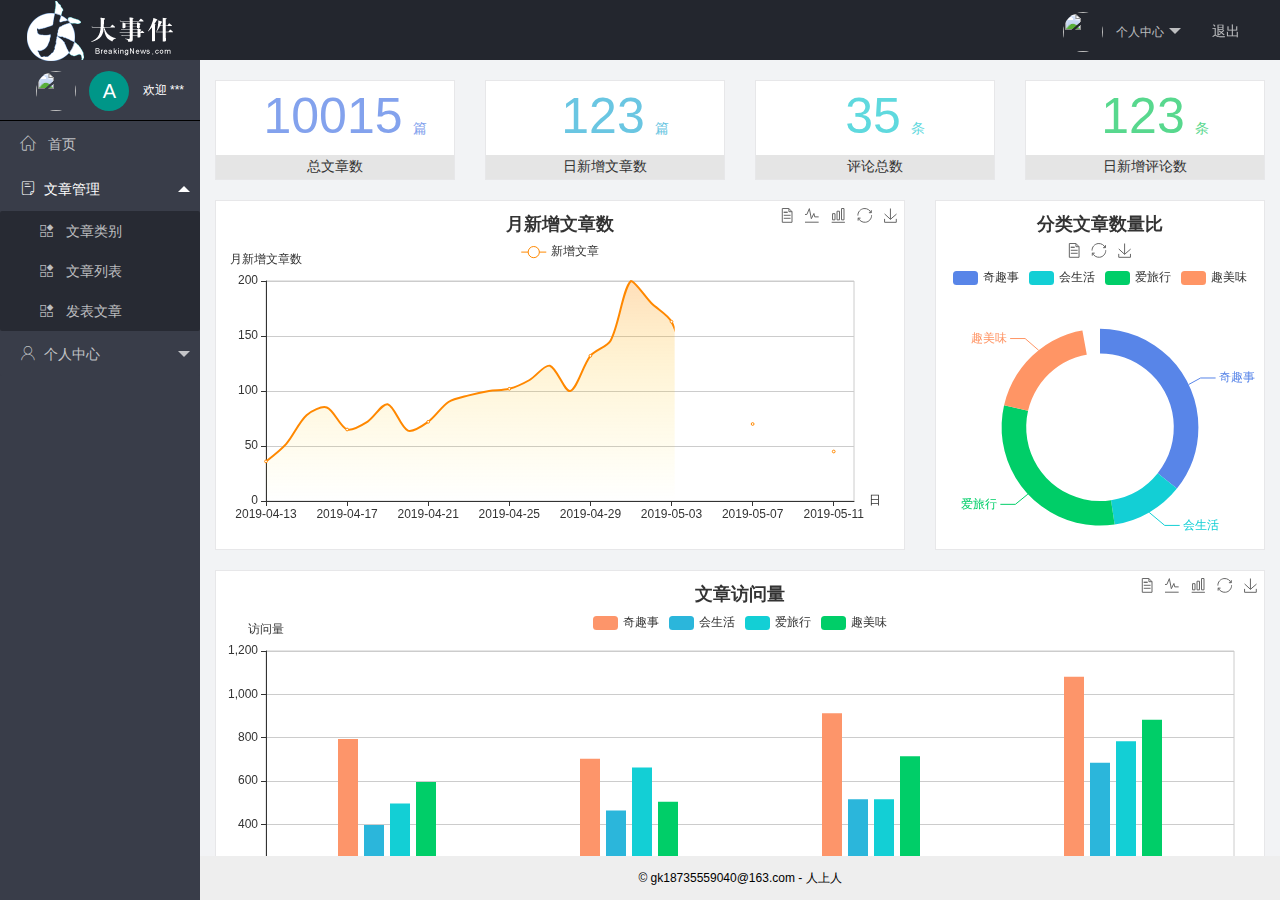
==== commit 6e9d6e02: "主页功能完成" ====
--- a/index.html
+++ b/index.html
@@ -7,6 +7,8 @@
     <title>layout 后台大布局 - Layui</title>
     <link rel="stylesheet" href="/assets/lib/layui/css/layui.css">
     <link rel="stylesheet" href="/assets/fonts/iconfont.css">
+    <link rel="stylesheet" href="/assets/css/index.css">
+
 </head>
 
 <body class="layui-layout-body">
@@ -18,8 +20,10 @@
             <!-- 头部区域（可配合layui已有的水平导航） -->
             <ul class="layui-nav layui-layout-right">
                 <li class="layui-nav-item">
-                    <a href="javascript:;">
+                    <!-- 顶部头像区域 -->
+                    <a href="javascript:;" class="userinfo">
                         <img src="http://t.cn/RCzsdCq" class="layui-nav-img">
+                        <span class="text-avater"></span>
                         个人中心
                     </a>
                     <dl class="layui-nav-child">
@@ -29,18 +33,28 @@
                     </dl>
                 </li>
 
-                <li class="layui-nav-item"><a href="">
-                        <span class="iconfont">&#xe865;</span>退出</a></li>
+                <li class="layui-nav-item">
+                    <a id="btnLogout">
+                        <span class="iconfont icon-tuchu"></span>
+                        退出
+                    </a>
+                </li>
             </ul>
         </div>
 
         <div class="layui-side layui-bg-black">
             <div class="layui-side-scroll">
+
+                <div class="userinfo">
+                    <img src="http://t.cn/RCzsdCq" class="layui-nav-img" />
+                    <span class="text-avatar">A</span>
+                    <span id="welcome">欢迎 ***</span>
+                </div>
                 <!-- 左侧导航区域（可配合layui已有的垂直导航） -->
 
-                <ul class="layui-nav layui-nav-tree" lay-filter="test">
-                    <li class="layui-nav-item">
-                        <a href="">
+                <ul class="layui-nav layui-nav-tree" lay-filter="test" lay-shrink='all'>
+                    <li class="layui-nav-item ">
+                        <a href="javascript:;">
                             <span class="iconfont">&#xe6a9;
                             </span>首页</a>
                     </li>
@@ -71,7 +85,7 @@
 
         <div class="layui-body">
             <!-- 内容主体区域 -->
-            <div style="padding: 15px;">内容主体区域</div>
+            <iframe src="/home/dashboard.html" name="fm" frameborder="0"></iframe>
         </div>
 
         <div class="layui-footer">
@@ -79,7 +93,14 @@
             © gk18735559040@163.com - 人上人
         </div>
     </div>
+    <!-- 引入layui -->
     <script src="/assets/lib/layui/layui.all.js"></script>
+    <!-- 引入jq -->
+    <script src="/assets/lib/jquery.js"></script>
+    <!-- 引入api -->
+    <script src="/assets/js/baseAPI.js"></script>
+    <!-- 引入js -->
+    <script src="/assets/js/index.js"></script>
 </body>
 
 </html>--- a/assets/css/index.css
+++ b/assets/css/index.css
@@ -0,0 +1,51 @@
+.layui-footer{
+    text-align: center;
+    font-size: 12px;
+}
+.iconfont{
+    margin-right: 8px;
+}
+.layui-icon{
+    margin-right: 8px;
+    margin-left: 20px;
+}
+.layui-body{
+    overflow: hidden;
+}
+iframe{
+    width: 100%;
+    height: 100%;
+}
+a{
+    transition: none !important;
+}
+.userinfo{
+    height: 60px;
+    line-height: 60px;
+    text-align: center;
+    font-size: 12px;
+    user-select: none;
+}
+.layui-side-scroll .userinfo {
+    border-bottom: 1px solid #000;
+  }
+  
+  .layui-nav-img {
+    width: 40px;
+    height: 40px;
+  }
+  
+  .text-avatar {
+    display: inline-block;
+    width: 40px;
+    height: 40px;
+    background-color: #009688;
+    border-radius: 50%;
+    line-height: 40px;
+    text-align: center;
+    font-size: 20px;
+    color: #fff;
+    position: relative;
+    top: 4px;
+    margin-right: 10px;
+  }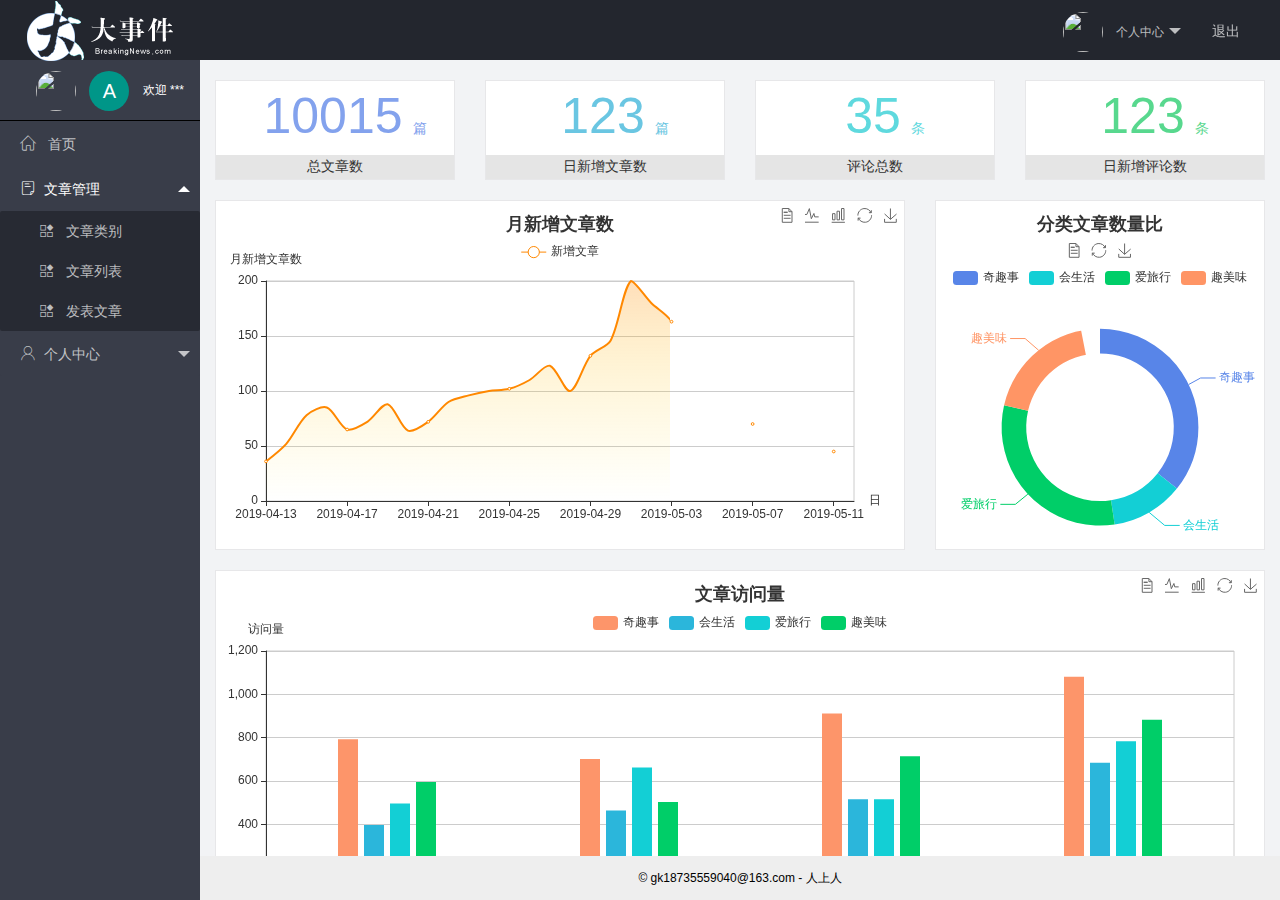
==== commit 169ddd10: "个人中心" ====
--- a/index.html
+++ b/index.html
@@ -74,9 +74,12 @@
                         <a href="javascript:;">
                             <span class="iconfont">&#xe614;</span>个人中心</a>
                         <dl class="layui-nav-child">
-                            <dd><a href="javascript:;"><i class="layui-icon layui-icon-app"></i> 基本资料</a></dd>
-                            <dd><a href="javascript:;"><i class="layui-icon layui-icon-app"></i> 更换头像</a></dd>
-                            <dd><a href="javascript:;"><i class="layui-icon layui-icon-app"></i> 重置密码</a></dd>
+                            <dd><a href="/user/user_info.html" target="fm"><i class="layui-icon layui-icon-app"></i>
+                                    基本资料</a></dd>
+                            <dd><a href="/user/user_avatar.html" target="fm"><i class="layui-icon layui-icon-app"></i>
+                                    更换头像</a></dd>
+                            <dd><a href="/user/user_pwd.html" target="fm"><i class="layui-icon layui-icon-app"></i>
+                                    重置密码</a></dd>
                         </dl>
                     </li>
                 </ul>
